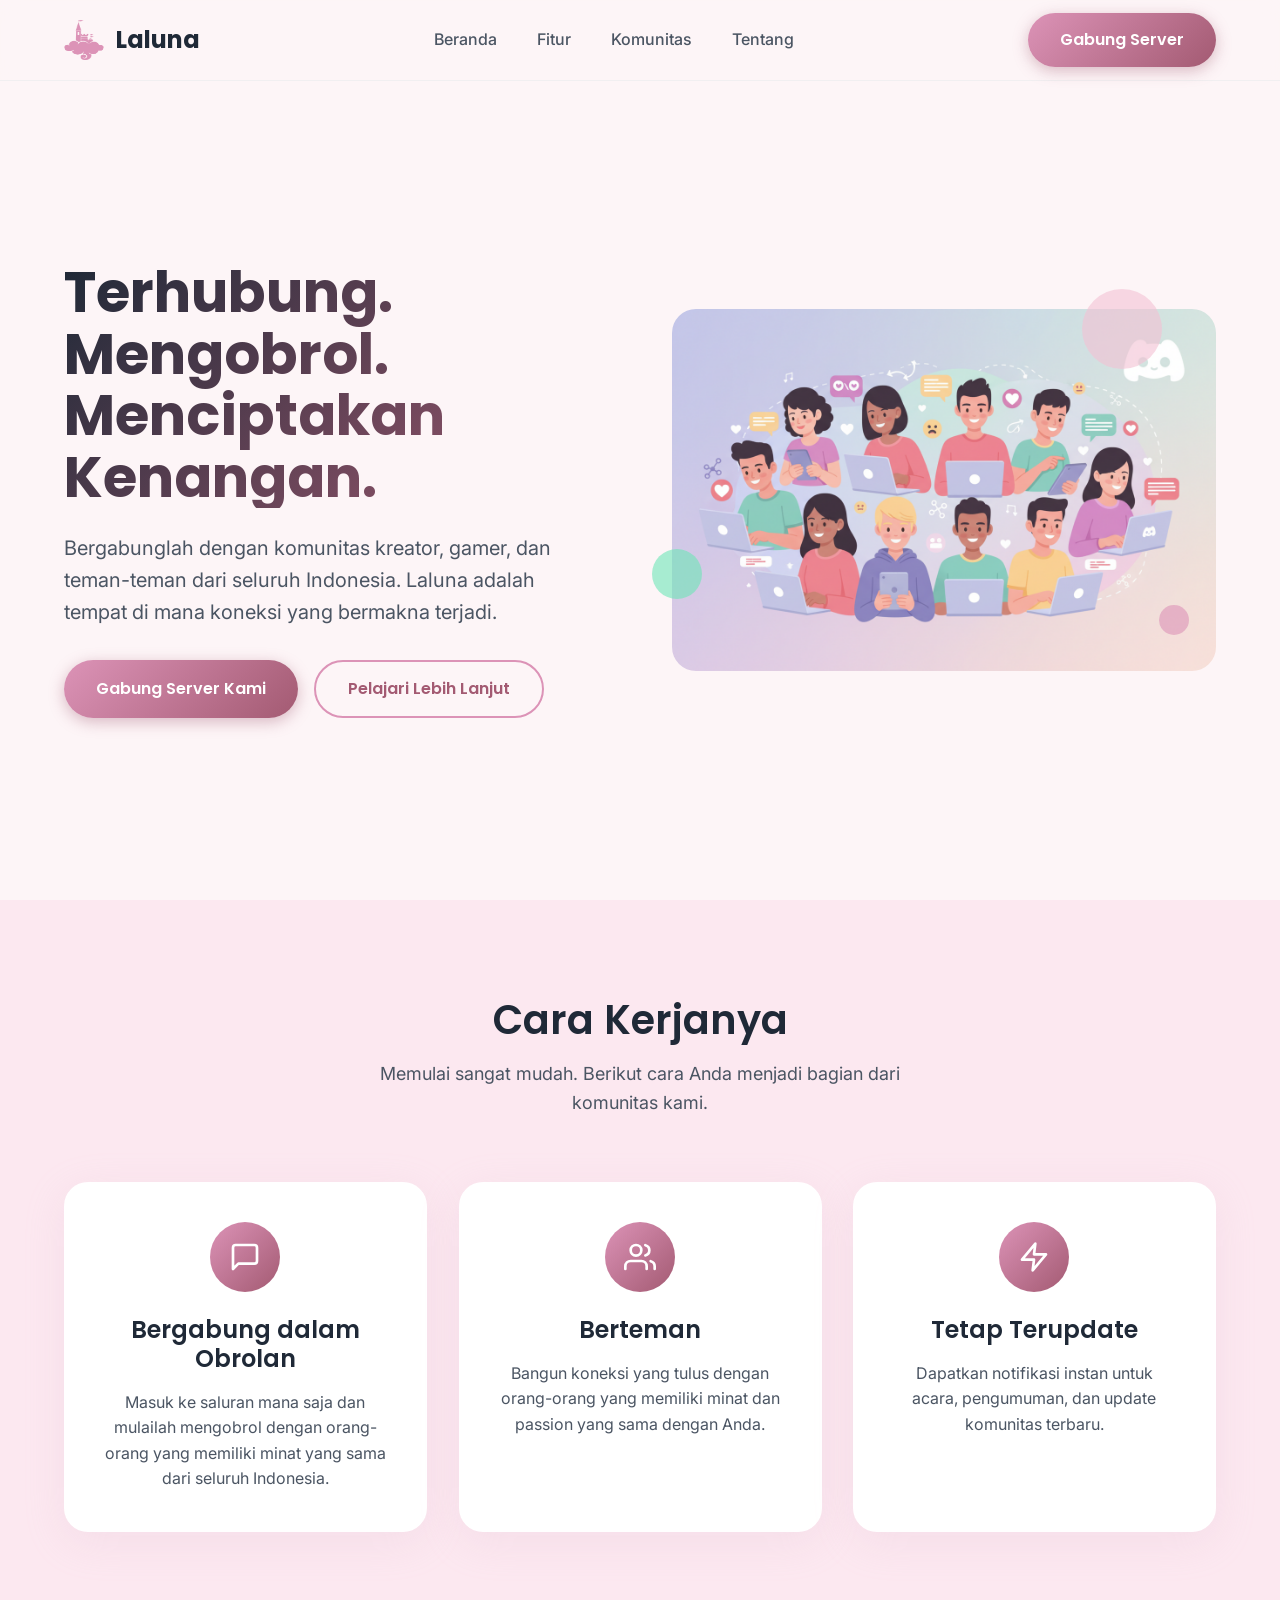
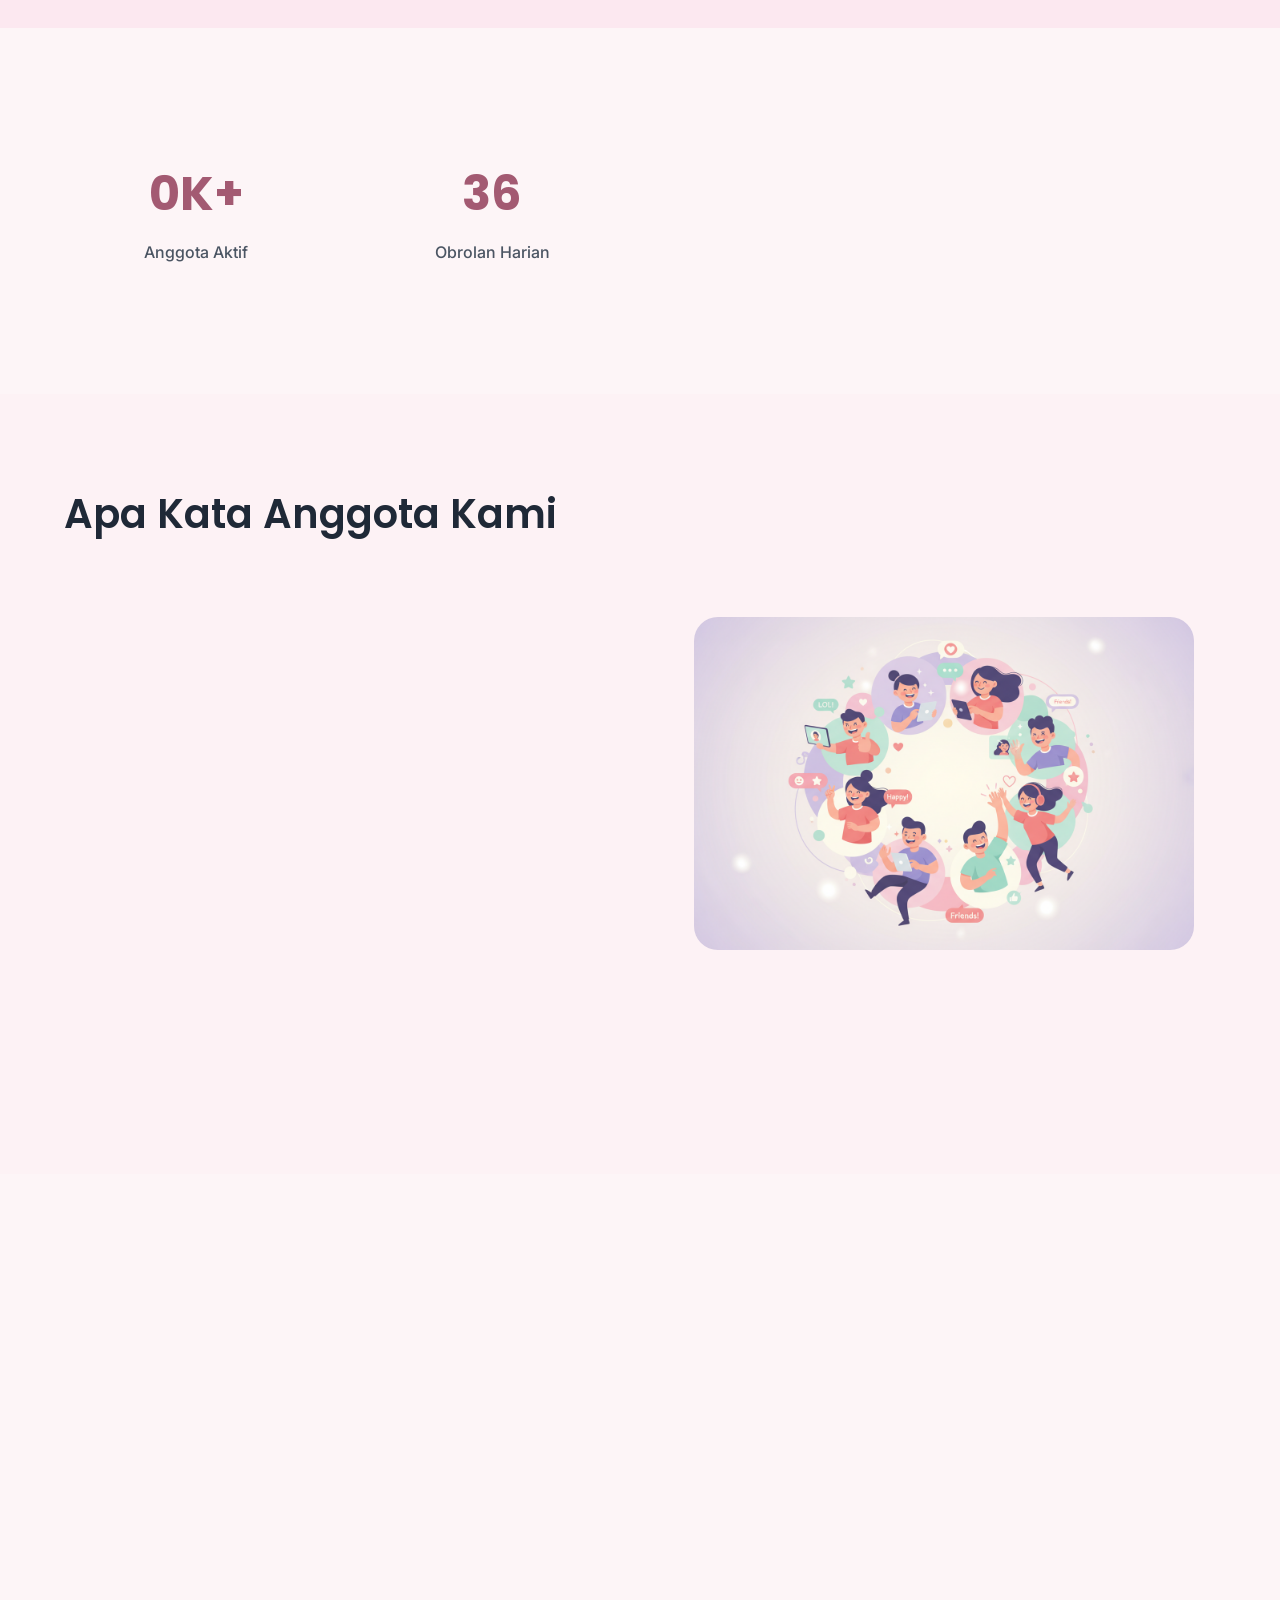
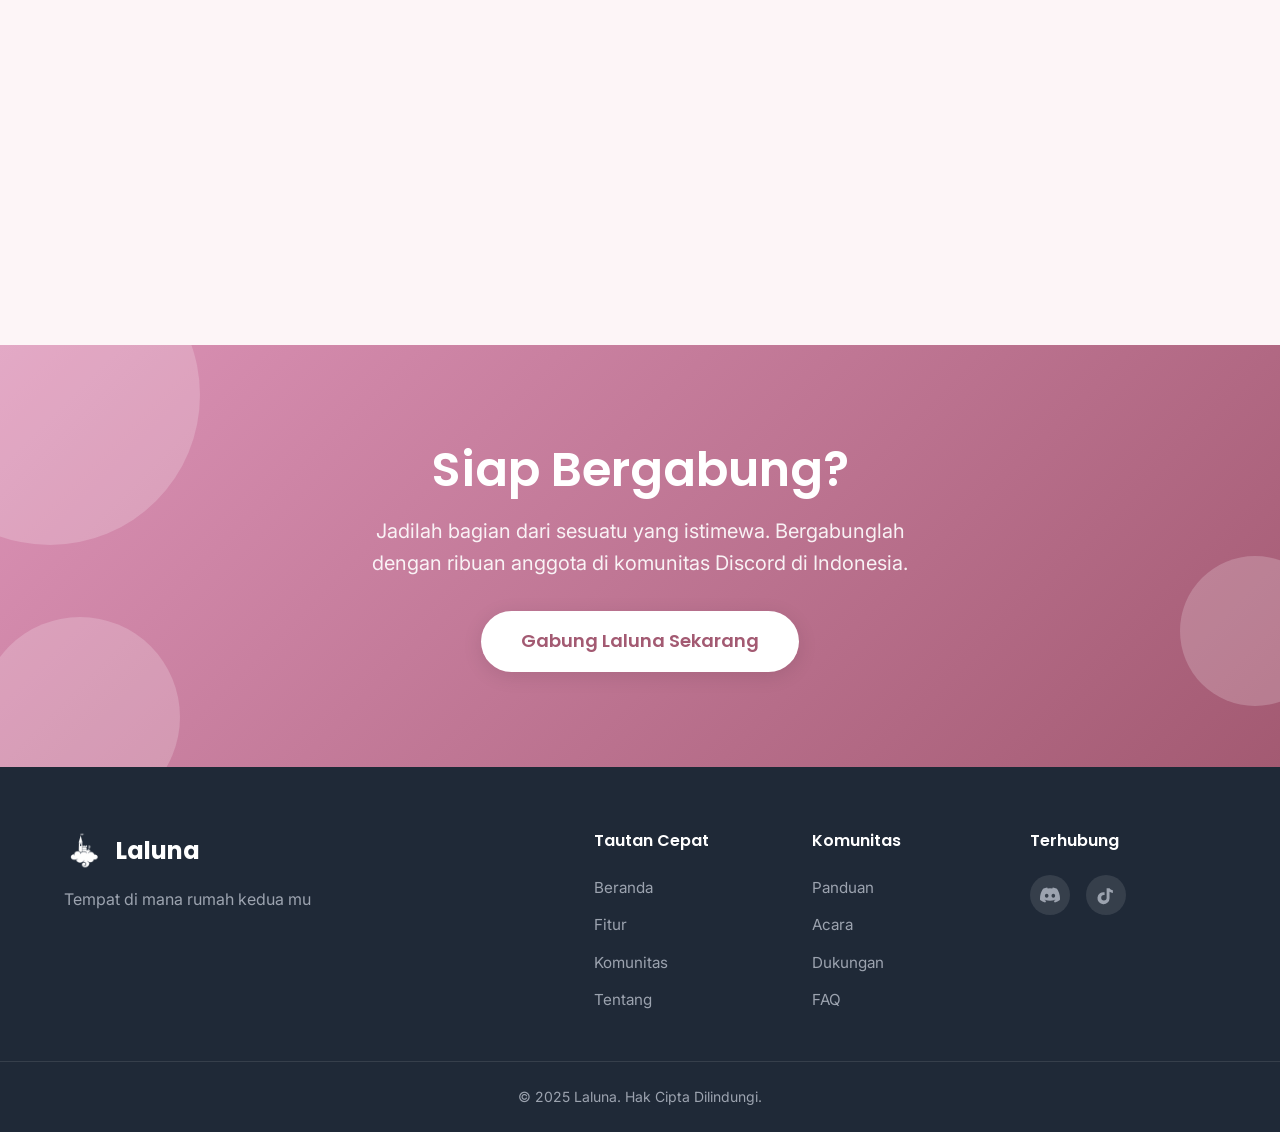
==== index.html @ 3192e4f7 "uji-coba" ====
<!DOCTYPE html>
<html lang="id">
<head>
    <meta charset="UTF-8">
    <link rel="icon" type="image/Logo.png" href="image/apex.png">
    <meta name="viewport" content="width=device-width, initial-scale=1.0">
    <title>Laluna Castle - Terhubung. Mengobrol. Menciptakan Kenangan.</title>
    <link rel="preconnect" href="https://fonts.googleapis.com">
    <link rel="preconnect" href="https://fonts.gstatic.com" crossorigin>
    <link href="https://fonts.googleapis.com/css2?family=Inter:wght@400;500;600&family=Poppins:wght@600;700&display=swap" rel="stylesheet">
    <link rel="stylesheet" href="styles.css">
</head>
<body>
    <!-- Navigation -->
    <nav class="navbar" id="navbar">
        <div class="container nav-container">
            <a href="#" class="logo">
                <img src="images/Logo.png" class="logo-icon" alt="Logo">
                <span class="logo-text">Laluna</span>
            </a>
            
            <ul class="nav-links" id="navLinks">
                <li><a href="#home" class="nav-link">Beranda</a></li>
                <li><a href="#features" class="nav-link">Fitur</a></li>
                <li><a href="#community" class="nav-link">Komunitas</a></li>
                <li><a href="#about" class="nav-link">Tentang</a></li>
            </ul>
            
            <a href="#join" class="btn btn-primary nav-cta">Gabung Server</a>
            
            <button class="hamburger" id="hamburger" aria-label="Toggle menu">
                <span></span>
                <span></span>
                <span></span>
            </button>
        </div>
    </nav>

    <!-- Hero Section -->
    <section class="hero" id="home">
        <div class="container hero-container">
            <div class="hero-content">
                <h1 class="hero-title">Terhubung. Mengobrol. Menciptakan Kenangan.</h1>
                <p class="hero-subtitle">Bergabunglah dengan komunitas kreator, gamer, dan teman-teman dari seluruh Indonesia. Laluna adalah tempat di mana koneksi yang bermakna terjadi.</p>
                <div class="hero-buttons">
                    <a href="#join" class="btn btn-primary">Gabung Server Kami</a>
                    <a href="#features" class="btn btn-secondary">Pelajari Lebih Lanjut</a>
                </div>
            </div>
            <div class="hero-image">
                <img src="images/hero-illustration.png" alt="Ilustrasi komunitas Discord" class="hero-img">
                <div class="floating-shape shape-1"></div>
                <div class="floating-shape shape-2"></div>
                <div class="floating-shape shape-3"></div>
            </div>
        </div>
    </section>

    <!-- Features Section -->
    <section class="features" id="features">
        <div class="container">
            <div class="section-header">
                <h2 class="section-title">Cara Kerjanya</h2>
                <p class="section-subtitle">Memulai sangat mudah. Berikut cara Anda menjadi bagian dari komunitas kami.</p>
            </div>
            
            <div class="features-grid">
                <div class="feature-card">
                    <div class="feature-icon">
                        <svg xmlns="http://www.w3.org/2000/svg" width="32" height="32" viewBox="0 0 24 24" fill="none" stroke="currentColor" stroke-width="2" stroke-linecap="round" stroke-linejoin="round"><path d="M21 15a2 2 0 0 1-2 2H7l-4 4V5a2 2 0 0 1 2-2h14a2 2 0 0 1 2 2z"/></svg>
                    </div>
                    <h3 class="feature-title">Bergabung dalam Obrolan</h3>
                    <p class="feature-description">Masuk ke saluran mana saja dan mulailah mengobrol dengan orang-orang yang memiliki minat yang sama dari seluruh Indonesia.</p>
                </div>
                
                <div class="feature-card">
                    <div class="feature-icon">
                        <svg xmlns="http://www.w3.org/2000/svg" width="32" height="32" viewBox="0 0 24 24" fill="none" stroke="currentColor" stroke-width="2" stroke-linecap="round" stroke-linejoin="round"><path d="M17 21v-2a4 4 0 0 0-4-4H5a4 4 0 0 0-4 4v2"/><circle cx="9" cy="7" r="4"/><path d="M23 21v-2a4 4 0 0 0-3-3.87"/><path d="M16 3.13a4 4 0 0 1 0 7.75"/></svg>
                    </div>
                    <h3 class="feature-title">Berteman</h3>
                    <p class="feature-description">Bangun koneksi yang tulus dengan orang-orang yang memiliki minat dan passion yang sama dengan Anda.</p>
                </div>
                
                <div class="feature-card">
                    <div class="feature-icon">
                        <svg xmlns="http://www.w3.org/2000/svg" width="32" height="32" viewBox="0 0 24 24" fill="none" stroke="currentColor" stroke-width="2" stroke-linecap="round" stroke-linejoin="round"><polygon points="13 2 3 14 12 14 11 22 21 10 12 10 13 2"/></svg>
                    </div>
                    <h3 class="feature-title">Tetap Terupdate</h3>
                    <p class="feature-description">Dapatkan notifikasi instan untuk acara, pengumuman, dan update komunitas terbaru.</p>
                </div>
            </div>
        </div>
    </section>

    <!-- Stats Section -->
    <section class="stats" id="community">
        <div class="container">
            <div class="stats-grid">
                <div class="stat-item">
                    <div class="stat-number" data-target="1000">0</div>
                    <div class="stat-label">Anggota Aktif</div>
                </div>
                <div class="stat-item">
                    <div class="stat-number" data-target="100">0</div>
                    <div class="stat-label">Obrolan Harian</div>
                </div>
                <div class="stat-item">
                    <div class="stat-number" data-target="24">0</div>
                    <div class="stat-label">Jam Aktif</div>
                </div>
                <div class="stat-item">
                    <div class="stat-number" data-target="38">0</div>
                    <div class="stat-label">Provinsi</div>
                </div>
            </div>
        </div>
    </section>

    <!-- Testimonials Section -->
    <section class="testimonials" id="about">
        <div class="container testimonials-container">
            <div class="testimonials-content">
                <h2 class="section-title">Apa Kata Anggota Kami</h2>
                
                <div class="testimonial-cards">
                    <div class="testimonial-card">
                        <div class="quote-icon">"</div>
                        <p class="testimonial-text">Laluna mengubah cara saya berinteraksi dengan orang lain. Saya telah berteman dengan banyak orang dari berbagai daerah di Indonesia yang memiliki passion yang sama dalam gaming.</p>
                        <div class="testimonial-author">
                            <div class="author-avatar">AR</div>
                            <div class="author-info">
                                <div class="author-name">Alya Rahma</div>
                                <div class="author-role">Anggota sejak 2023</div>
                            </div>
                        </div>
                    </div>
                    
                    <div class="testimonial-card">
                        <div class="quote-icon">"</div>
                        <p class="testimonial-text">One of the best servers to kill time, and some of its members are friendly.</p>
                        <div class="testimonial-author">
                            <div class="author-avatar">join</div>
                            <div class="author-info">
                                <div class="author-name">Jejo</div>
                                <div class="author-role">Anggota sejak 2025</div>
                            </div>
                        </div>
                    </div>
                </div>
            </div>
            
            <div class="testimonials-image">
                <img src="images/testimonials-illustration.png" alt="Anggota komunitas yang bahagia" class="testimonials-img">
            </div>
        </div>
    </section>

    <!-- Who's It For Section -->
    <section class="whos-it-for">
        <div class="container">
            <div class="section-header">
                <h2 class="section-title">Untuk Siapa Ini?</h2>
                <p class="section-subtitle">Semua orang dipersilakan bergabung di komunitas kami. Berikut siapa saja yang akan Anda temui di sini.</p>
            </div>
            
            <div class="audience-grid">
                <div class="audience-card">
                    <div class="audience-image">
                        <img src="images/gamers.png" alt="Gamer" class="audience-img">
                    </div>
                    <h3 class="audience-title">Gamer</h3>
                    <p class="audience-description">Temukan tim dan bermain bersama</p>
                </div>
                
                <div class="audience-card">
                    <div class="audience-image">
                        <img src="images/creators.png" alt="Kreator" class="audience-img">
                    </div>
                    <h3 class="audience-title">Kreator</h3>
                    <p class="audience-description">Bagikan karya Anda dan dapatkan inspirasi</p>
                </div>
                
                <div class="audience-card">
                    <div class="audience-image">
                        <img src="images/everyone.png" alt="Semua Orang" class="audience-img">
                    </div>
                    <h3 class="audience-title">Semua Orang</h3>
                    <p class="audience-description">Semua dipersilakan bergabung dan bersenang-senang</p>
                </div>
            </div>
        </div>
    </section>

    <!-- CTA Section -->
    <section class="cta" id="join">
        <div class="container cta-container">
            <h2 class="cta-title">Siap Bergabung?</h2>
            <p class="cta-subtitle">Jadilah bagian dari sesuatu yang istimewa. Bergabunglah dengan ribuan anggota di komunitas Discord di Indonesia.</p>
            <a href="https://discord.gg/6CaZuSC7ub" class="btn btn-cta">Gabung Laluna Sekarang</a>
        </div>
        <div class="cta-shapes">
            <div class="cta-shape shape-1"></div>
            <div class="cta-shape shape-2"></div>
            <div class="cta-shape shape-3"></div>
        </div>
    </section>

    <!-- Footer -->
    <footer class="footer">
        <div class="container footer-container">
            <div class="footer-brand">
                <a href="#" class="footer-logo">
                    <img src="images/White.png" class="logo-icon" alt="Logo">
                    <span class="logo-text">Laluna</span>
                </a>
                <p class="footer-tagline">Tempat di mana rumah kedua mu</p>
            </div>
            
            <div class="footer-links">
                <div class="footer-column">
                    <h4 class="footer-column-title">Tautan Cepat</h4>
                    <ul>
                        <li><a href="#home">Beranda</a></li>
                        <li><a href="#features">Fitur</a></li>
                        <li><a href="#community">Komunitas</a></li>
                        <li><a href="#about">Tentang</a></li>
                    </ul>
                </div>
                
                <div class="footer-column">
                    <h4 class="footer-column-title">Komunitas</h4>
                    <ul>
                        <li><a href="#">Panduan</a></li>
                        <li><a href="#">Acara</a></li>
                        <li><a href="#">Dukungan</a></li>
                        <li><a href="#">FAQ</a></li>
                    </ul>
                </div>
                
                <div class="footer-column">
                    <h4 class="footer-column-title">Terhubung</h4>
                    <div class="social-links">
                        <a href="https://discord.gg/6CaZuSC7ub" class="social-link" aria-label="Discord">
                            <svg xmlns="http://www.w3.org/2000/svg" width="20" height="20" viewBox="0 0 24 24" fill="currentColor"><path d="M20.317 4.37a19.791 19.791 0 0 0-4.885-1.515.074.074 0 0 0-.079.037c-.21.375-.444.864-.608 1.25a18.27 18.27 0 0 0-5.487 0 12.64 12.64 0 0 0-.617-1.25.077.077 0 0 0-.079-.037A19.736 19.736 0 0 0 3.677 4.37a.07.07 0 0 0-.032.027C.533 9.046-.32 13.58.099 18.057a.082.082 0 0 0 .031.057 19.9 19.9 0 0 0 5.993 3.03.078.078 0 0 0 .084-.028 14.09 14.09 0 0 0 1.226-1.994.076.076 0 0 0-.041-.106 13.107 13.107 0 0 1-1.872-.892.077.077 0 0 1-.008-.128 10.2 10.2 0 0 0 .372-.292.074.074 0 0 1 .077-.01c3.928 1.793 8.18 1.793 12.062 0a.074.074 0 0 1 .078.01c.12.098.246.198.373.292a.077.077 0 0 1-.006.127 12.299 12.299 0 0 1-1.873.892.077.077 0 0 0-.041.107c.36.698.772 1.362 1.225 1.993a.076.076 0 0 0 .084.028 19.839 19.839 0 0 0 6.002-3.03.077.077 0 0 0 .032-.054c.5-5.177-.838-9.674-3.549-13.66a.061.061 0 0 0-.031-.03zM8.02 15.33c-1.183 0-2.157-1.085-2.157-2.419 0-1.333.956-2.419 2.157-2.419 1.21 0 2.176 1.096 2.157 2.42 0 1.333-.956 2.418-2.157 2.418zm7.975 0c-1.183 0-2.157-1.085-2.157-2.419 0-1.333.955-2.419 2.157-2.419 1.21 0 2.176 1.096 2.157 2.42 0 1.333-.946 2.418-2.157 2.418z"/></svg>
                        </a>
                        <a href="https://www.tiktok.com/@lalunaxcastle" class="social-link" aria-label="Tiktok">
                            <svg xmlns="http://www.w3.org/2000/svg" width="20" height="20" fill="currentColor" viewBox="0 0 24 24">
                                <path d="M12.75 2v13.25a3.25 3.25 0 1 1-3.25-3.25c.29 0 .57.04.83.11V8.69a7.25 7.25 0 1 0 5.92 7.11V8.24c1.15.82 2.53 1.3 4 1.31V6.29c-1.71-.05-3.23-.93-4-2.29H12.75z"/>
                            </svg>
                        </a>
                    </div>
                </div>
            </div>
        </div>
        
        <div class="footer-bottom">
            <div class="container">
                <p class="copyright">&copy; 2025 Laluna. Hak Cipta Dilindungi.</p>
            </div>
        </div>
    </footer>

    <script src="script.js"></script>
</body>
</html>
---- styles.css ----
/* ===== CSS Variables ===== */
:root {
    /* Primary Colors - Pink Theme */
    --color-primary: #dc93b7 ;
    --color-primary-dark: #a35a72 ;
    --color-secondary: #f4c2d4;
    --color-accent: #6EE7B7;
    
    /* Background Colors */
    --bg-cream: #FDF5F7;
    --bg-pink-light: #FCE8F0;
    --bg-mint: #ECFDF5;
    --bg-rose: #FDF2F5;
    
    /* Text Colors */
    --text-dark: #1F2937;
    --text-body: #4B5563;
    --text-light: #9CA3AF;
    
    /* UI Colors */
    --white: #FFFFFF;
    --border-light: #E5E7EB;
    --shadow-color: rgba(221, 178, 203, 0.2);
    
    /* Typography */
    --font-heading: 'Poppins', sans-serif;
    --font-body: 'Inter', sans-serif;
    
    /* Spacing */
    --section-padding: 6rem;
    --section-padding-mobile: 3rem;
    --container-max-width: 1200px;
    --container-padding: 1.5rem;
    
    /* Transitions */
    --transition-fast: 0.2s ease;
    --transition-normal: 0.3s ease;
    --transition-slow: 0.5s ease;
    
    /* Border Radius */
    --radius-sm: 0.5rem;
    --radius-md: 1rem;
    --radius-lg: 1.5rem;
    --radius-full: 9999px;
}

/* ===== Reset & Base ===== */
*, *::before, *::after {
    margin: 0;
    padding: 0;
    box-sizing: border-box;
}

html {
    scroll-behavior: smooth;
}

body {
    font-family: var(--font-body);
    font-size: 16px;
    line-height: 1.6;
    color: var(--text-body);
    background-color: var(--bg-cream);
    overflow-x: hidden;
}

h1, h2, h3, h4, h5, h6 {
    font-family: var(--font-heading);
    font-weight: 600;
    color: var(--text-dark);
    line-height: 1.2;
}

a {
    text-decoration: none;
    color: inherit;
    transition: var(--transition-normal);
}

ul {
    list-style: none;
}

img {
    max-width: 100%;
    height: auto;
    display: block;
}

/* ===== Container ===== */
.container {
    max-width: var(--container-max-width);
    margin: 0 auto;
    padding: 0 var(--container-padding);
}

/* ===== Buttons ===== */
.btn {
    display: inline-flex;
    align-items: center;
    justify-content: center;
    padding: 0.875rem 2rem;
    font-family: var(--font-heading);
    font-weight: 600;
    font-size: 1rem;
    border-radius: var(--radius-full);
    cursor: pointer;
    transition: var(--transition-normal);
    border: none;
    will-change: transform;
}

.btn-primary {
    background: linear-gradient(135deg, var(--color-primary) 0%, var(--color-primary-dark) 100%);
    color: var(--white);
    box-shadow: 0 4px 15px rgba(163, 90, 114, 0.4);
}

.btn-primary:hover {
    transform: translateY(-2px) scale(1.02);
    box-shadow: 0 6px 20px rgba(163, 90, 114, 0.5);
}

.btn-secondary {
    background: transparent;
    color: var(--color-primary-dark);
    border: 2px solid var(--color-primary);
}

.btn-secondary:hover {
    background: var(--color-primary);
    color: var(--white);
    transform: translateY(-2px);
}

.btn-cta {
    background: var(--white);
    color: var(--color-primary-dark);
    font-size: 1.125rem;
    padding: 1rem 2.5rem;
    box-shadow: 0 4px 20px rgba(0, 0, 0, 0.1);
    animation: pulse 2s infinite;
}

.btn-cta:hover {
    transform: translateY(-3px) scale(1.05);
    box-shadow: 0 8px 30px rgba(0, 0, 0, 0.15);
}

@keyframes pulse {
    0%, 100% {
        box-shadow: 0 4px 20px rgba(0, 0, 0, 0.1);
    }
    50% {
        box-shadow: 0 4px 30px rgba(255, 255, 255, 0.3);
    }
}

/* ===== Navigation ===== */
.navbar {
    position: fixed;
    top: 0;
    left: 0;
    right: 0;
    z-index: 1000;
    background: rgba(253, 245, 247, 0.9);
    backdrop-filter: blur(10px);
    -webkit-backdrop-filter: blur(10px);
    border-bottom: 1px solid rgba(229, 231, 235, 0.5);
    transition: var(--transition-normal);
}

.navbar.scrolled {
    background: rgba(253, 245, 247, 0.98);
    box-shadow: 0 2px 20px rgba(0, 0, 0, 0.05);
}

.nav-container {
    display: flex;
    align-items: center;
    justify-content: space-between;
    height: 80px;
}

.logo {
    display: flex;
    align-items: center;
    gap: 0.75rem;
    font-family: var(--font-heading);
    font-weight: 700;
    font-size: 1.5rem;
    color: var(--text-dark);
}

.logo-icon {
    width: 40px;
    height: 40px;
    /* background: linear-gradient(135deg, var(--color-primary) 0%, var(--color-primary-dark) 100%);
    color: var(--white); */
    border-radius: var(--radius-md);
    display: flex;
    align-items: center;
    justify-content: center;
    font-size: 1.25rem;
}

.logo:hover {
    transform: scale(1.02);
}

.nav-links {
    display: flex;
    align-items: center;
    gap: 2.5rem;
}

.nav-link {
    font-weight: 500;
    color: var(--text-body);
    position: relative;
}

.nav-link::after {
    content: '';
    position: absolute;
    bottom: -4px;
    left: 0;
    width: 0;
    height: 2px;
    background: var(--color-primary);
    transition: var(--transition-normal);
}

.nav-link:hover {
    color: var(--color-primary-dark);
}

.nav-link:hover::after {
    width: 100%;
}

.hamburger {
    display: none;
    flex-direction: column;
    gap: 5px;
    background: none;
    border: none;
    cursor: pointer;
    padding: 5px;
}

.hamburger span {
    display: block;
    width: 25px;
    height: 3px;
    background: var(--text-dark);
    border-radius: 3px;
    transition: var(--transition-normal);
}

.hamburger.active span:nth-child(1) {
    transform: rotate(45deg) translate(5px, 5px);
}

.hamburger.active span:nth-child(2) {
    opacity: 0;
}

.hamburger.active span:nth-child(3) {
    transform: rotate(-45deg) translate(7px, -6px);
}

/* ===== Hero Section ===== */
.hero {
    min-height: 100vh;
    display: flex;
    align-items: center;
    padding-top: 80px;
    background: var(--bg-cream);
    position: relative;
    overflow: hidden;
}

.hero-container {
    display: grid;
    grid-template-columns: 1fr 1fr;
    gap: 4rem;
    align-items: center;
}

.hero-content {
    animation: fadeInUp 0.8s ease forwards;
    opacity: 0;
}

.hero-title {
    font-size: 3.5rem;
    font-weight: 700;
    margin-bottom: 1.5rem;
    line-height: 1.1;
    background: linear-gradient(135deg, var(--text-dark) 0%, var(--color-primary-dark) 100%);
    -webkit-background-clip: text;
    -webkit-text-fill-color: transparent;
    background-clip: text;
}

.hero-subtitle {
    font-size: 1.25rem;
    color: var(--text-body);
    margin-bottom: 2rem;
    max-width: 500px;
    animation: fadeInUp 0.8s ease 0.2s forwards;
    opacity: 0;
}

.hero-buttons {
    display: flex;
    gap: 1rem;
    animation: fadeInUp 0.8s ease 0.4s forwards;
    opacity: 0;
}

.hero-image {
    position: relative;
    animation: fadeInRight 0.8s ease 0.3s forwards, float 6s ease-in-out infinite;
    opacity: 0;
}

.hero-img {
    width: 100%;
    max-width: 600px;
    border-radius: var(--radius-lg);
}

.floating-shape {
    position: absolute;
    border-radius: 50%;
    opacity: 0.6;
}

.shape-1 {
    width: 80px;
    height: 80px;
    background: var(--color-secondary);
    top: -20px;
    right: 10%;
    animation: float 4s ease-in-out infinite;
}

.shape-2 {
    width: 50px;
    height: 50px;
    background: var(--color-accent);
    bottom: 20%;
    left: -20px;
    animation: float 5s ease-in-out infinite 1s;
}

.shape-3 {
    width: 30px;
    height: 30px;
    background: var(--color-primary);
    bottom: 10%;
    right: 5%;
    animation: float 3s ease-in-out infinite 0.5s;
}

@keyframes fadeInUp {
    from {
        opacity: 0;
        transform: translateY(30px);
    }
    to {
        opacity: 1;
        transform: translateY(0);
    }
}

@keyframes fadeInRight {
    from {
        opacity: 0;
        transform: translateX(30px);
    }
    to {
        opacity: 1;
        transform: translateX(0);
    }
}

@keyframes float {
    0%, 100% {
        transform: translateY(0);
    }
    50% {
        transform: translateY(-15px);
    }
}

/* ===== Features Section ===== */
.features {
    padding: var(--section-padding) 0;
    background: var(--bg-pink-light);
}

.section-header {
    text-align: center;
    margin-bottom: 4rem;
}

.section-title {
    font-size: 2.5rem;
    margin-bottom: 1rem;
    color: var(--text-dark);
}

.section-subtitle {
    font-size: 1.125rem;
    color: var(--text-body);
    max-width: 600px;
    margin: 0 auto;
}

.features-grid {
    display: grid;
    grid-template-columns: repeat(3, 1fr);
    gap: 2rem;
}

.feature-card {
    background: var(--white);
    padding: 2.5rem;
    border-radius: var(--radius-lg);
    text-align: center;
    box-shadow: 0 10px 40px var(--shadow-color);
    transition: var(--transition-normal);
    will-change: transform;
}

.feature-card:hover {
    transform: translateY(-8px);
    box-shadow: 0 20px 50px rgba(221, 178, 203, 0.25);
}

.feature-icon {
    width: 70px;
    height: 70px;
    background: linear-gradient(135deg, var(--color-primary) 0%, var(--color-primary-dark) 100%);
    border-radius: var(--radius-full);
    display: flex;
    align-items: center;
    justify-content: center;
    margin: 0 auto 1.5rem;
    color: var(--white);
    transition: var(--transition-normal);
}

.feature-card:hover .feature-icon {
    transform: scale(1.1);
    animation: bounce 0.5s ease;
}

@keyframes bounce {
    0%, 100% {
        transform: scale(1.1);
    }
    50% {
        transform: scale(1.2);
    }
}

.feature-title {
    font-size: 1.5rem;
    margin-bottom: 1rem;
    color: var(--text-dark);
}

.feature-description {
    color: var(--text-body);
    line-height: 1.6;
}

/* ===== Stats Section ===== */
.stats {
    padding: var(--section-padding) 0;
    background: var(--bg-cream);
}

.stats-grid {
    display: grid;
    grid-template-columns: repeat(4, 1fr);
    gap: 2rem;
    text-align: center;
}

.stat-item {
    padding: 2rem;
}

.stat-number {
    font-family: var(--font-heading);
    font-size: 3rem;
    font-weight: 700;
    color: var(--color-primary-dark);
    margin-bottom: 0.5rem;
}

.stat-label {
    font-size: 1rem;
    color: var(--text-body);
    font-weight: 500;
}

/* ===== Testimonials Section ===== */
.testimonials {
    padding: var(--section-padding) 0;
    background: var(--bg-rose);
}

.testimonials-container {
    display: grid;
    grid-template-columns: 1fr 1fr;
    gap: 4rem;
    align-items: center;
}

.testimonials-content .section-title {
    margin-bottom: 3rem;
}

.testimonial-cards {
    display: flex;
    flex-direction: column;
    gap: 2rem;
}

.testimonial-card {
    background: var(--white);
    padding: 2rem;
    border-radius: var(--radius-lg);
    box-shadow: 0 10px 40px rgba(244, 194, 212, 0.2);
    position: relative;
    transition: var(--transition-normal);
}

.testimonial-card:hover {
    transform: translateX(10px);
}

.quote-icon {
    font-family: Georgia, serif;
    font-size: 4rem;
    color: var(--color-secondary);
    line-height: 1;
    position: absolute;
    top: -10px;
    left: 1rem;
    opacity: 0.5;
}

.testimonial-text {
    font-size: 1.125rem;
    color: var(--text-body);
    margin-bottom: 1.5rem;
    line-height: 1.7;
    position: relative;
    z-index: 1;
}

.testimonial-author {
    display: flex;
    align-items: center;
    gap: 1rem;
}

.author-avatar {
    width: 50px;
    height: 50px;
    background: linear-gradient(135deg, var(--color-primary) 0%, var(--color-primary-dark) 100%);
    border-radius: var(--radius-full);
    display: flex;
    align-items: center;
    justify-content: center;
    color: var(--white);
    font-weight: 600;
    font-size: 0.875rem;
}

.author-name {
    font-weight: 600;
    color: var(--text-dark);
}

.author-role {
    font-size: 0.875rem;
    color: var(--text-light);
}

.testimonials-image {
    display: flex;
    justify-content: center;
    align-items: center;
    width: 100%;
}

.testimonials-img {
    max-width: 500px;
    width: 100%;
    display: block;
    margin: 0 auto;
    border-radius: var(--radius-lg);
}

/* ===== Who's It For Section ===== */
.whos-it-for {
    padding: var(--section-padding) 0;
    background: var(--bg-cream);
}

.audience-grid {
    display: grid;
    grid-template-columns: repeat(3, 1fr);
    gap: 2rem;
}

.audience-card {
    background: var(--white);
    border-radius: var(--radius-lg);
    overflow: hidden;
    box-shadow: 0 10px 40px var(--shadow-color);
    transition: var(--transition-normal);
    text-align: center;
    padding-bottom: 2rem;
}

.audience-card:hover {
    transform: translateY(-10px);
    box-shadow: 0 20px 50px rgba(221, 178, 203, 0.3);
}

.audience-image {
    width: 100%;
    height: 250px;
    overflow: hidden;
    margin-bottom: 1.5rem;
}

.audience-img {
    width: 100%;
    height: 100%;
    object-fit: cover;
    transition: var(--transition-normal);
}

.audience-card:hover .audience-img {
    transform: scale(1.05);
}

.audience-title {
    font-size: 1.5rem;
    margin-bottom: 0.5rem;
    color: var(--text-dark);
}

.audience-description {
    color: var(--text-body);
    font-size: 1rem;
}

/* ===== CTA Section ===== */
.cta {
    padding: var(--section-padding) 0;
    background: linear-gradient(135deg, var(--color-primary) 0%, var(--color-primary-dark) 100%);
    position: relative;
    overflow: hidden;
}

.cta-container {
    text-align: center;
    position: relative;
    z-index: 1;
}

.cta-title {
    font-size: 3rem;
    color: var(--white);
    margin-bottom: 1rem;
}

.cta-subtitle {
    font-size: 1.25rem;
    color: rgba(255, 255, 255, 0.9);
    max-width: 600px;
    margin: 0 auto 2rem;
}

.cta-shapes {
    position: absolute;
    top: 0;
    left: 0;
    right: 0;
    bottom: 0;
    pointer-events: none;
}

.cta-shape {
    position: absolute;
    border-radius: 50%;
    opacity: 0.2;
}

.cta-shape.shape-1 {
    width: 300px;
    height: 300px;
    background: var(--white);
    top: -100px;
    left: -100px;
    animation: float 8s ease-in-out infinite;
}

.cta-shape.shape-2 {
    width: 200px;
    height: 200px;
    background: var(--white);
    bottom: -50px;
    right: 10%;
    animation: float 6s ease-in-out infinite 2s;
}

.cta-shape.shape-3 {
    width: 150px;
    height: 150px;
    background: var(--white);
    top: 50%;
    right: -50px;
    animation: float 7s ease-in-out infinite 1s;
}

/* ===== Footer ===== */
.footer {
    background: var(--text-dark);
    color: var(--white);
    padding-top: 4rem;
}

.footer-container {
    display: grid;
    grid-template-columns: 1.5fr 2fr;
    gap: 4rem;
    padding-bottom: 3rem;
}

.footer-brand {
    display: flex;
    flex-direction: column;
    gap: 1rem;
}

.footer-logo {
    display: flex;
    align-items: center;
    gap: 0.75rem;
    font-family: var(--font-heading);
    font-weight: 700;
    font-size: 1.5rem;
    color: var(--white);
}

.footer-tagline {
    color: var(--text-light);
    font-size: 1rem;
}

.footer-links {
    display: grid;
    grid-template-columns: repeat(3, 1fr);
    gap: 2rem;
}

.footer-column-title {
    font-size: 1rem;
    color: var(--white);
    margin-bottom: 1.5rem;
    font-weight: 600;
}

.footer-column ul {
    display: flex;
    flex-direction: column;
    gap: 0.75rem;
}

.footer-column a {
    color: var(--text-light);
    font-size: 0.95rem;
    transition: var(--transition-normal);
}

.footer-column a:hover {
    color: var(--color-primary);
}

.social-links {
    display: flex;
    gap: 1rem;
}

.social-link {
    width: 40px;
    height: 40px;
    background: rgba(255, 255, 255, 0.1);
    border-radius: var(--radius-full);
    display: flex;
    align-items: center;
    justify-content: center;
    color: var(--white);
    transition: var(--transition-normal);
}

.social-link:hover {
    background: var(--color-primary);
    transform: translateY(-3px);
}

.footer-bottom {
    border-top: 1px solid rgba(255, 255, 255, 0.1);
    padding: 1.5rem 0;
    text-align: center;
}

.copyright {
    color: var(--text-light);
    font-size: 0.875rem;
}

/* ===== Scroll Reveal Animation ===== */
.reveal {
    opacity: 0;
    transform: translateY(30px);
    transition: opacity 0.6s ease, transform 0.6s ease;
}

.reveal.active {
    opacity: 1;
    transform: translateY(0);
}

/* ===== Responsive Design ===== */
@media (max-width: 1024px) {
    .hero-title {
        font-size: 2.8rem;
    }
    
    .section-title {
        font-size: 2rem;
    }
    
    .cta-title {
        font-size: 2.5rem;
    }
}

@media (max-width: 768px) {
    :root {
        --section-padding: 3rem;
    }
    
    /* Navigation */
    .nav-links {
        position: fixed;
        top: 80px;
        left: 0;
        right: 0;
        background: rgba(253, 245, 247, 0.98);
        flex-direction: column;
        padding: 2rem;
        gap: 1.5rem;
        transform: translateX(100%);
        transition: transform 0.3s ease;
        border-bottom: 1px solid var(--border-light);
    }
    
    .nav-links.active {
        transform: translateX(0);
    }
    
    .hamburger {
        display: flex;
    }
    
    .nav-cta {
        display: none;
    }
    
    /* Hero */
    .hero-container {
        grid-template-columns: 1fr;
        text-align: center;
        gap: 3rem;
    }
    
    .hero-title {
        font-size: 2.2rem;
    }
    
    .hero-subtitle {
        font-size: 1.1rem;
        margin: 0 auto 2rem;
    }
    
    .hero-buttons {
        justify-content: center;
        flex-wrap: wrap;
    }
    
    .hero-image {
        order: -1;
    }
    
    /* Features */
    .features-grid {
        grid-template-columns: 1fr;
    }
    
    /* Stats */
    .stats-grid {
        grid-template-columns: repeat(2, 1fr);
    }
    
    .stat-number {
        font-size: 2.5rem;
    }
    
    /* Testimonials */
    .testimonials-container {
        grid-template-columns: 1fr;
        gap: 3rem;
    }
    
    .testimonials-image {
        order: -1;
    }
    
    /* Audience */
    .audience-grid {
        grid-template-columns: 1fr;
    }
    
    .audience-image {
        height: 200px;
    }
    
    /* CTA */
    .cta-title {
        font-size: 2rem;
    }
    
    .cta-subtitle {
        font-size: 1rem;
    }
    
    /* Footer */
    .footer-container {
        grid-template-columns: 1fr;
        gap: 3rem;
    }
    
    .footer-links {
        grid-template-columns: repeat(2, 1fr);
    }
}

@media (max-width: 480px) {
    .hero-title {
        font-size: 1.8rem;
    }
    
    .section-title {
        font-size: 1.6rem;
    }
    
    .btn {
        padding: 0.75rem 1.5rem;
        font-size: 0.9rem;
    }
    
    .stats-grid {
        grid-template-columns: 1fr;
    }
    
    .footer-links {
        grid-template-columns: 1fr;
    }
    
    .feature-card {
        padding: 1.5rem;
    }
    
    .testimonial-card {
        padding: 1.5rem;
    }
}

/* ===== Reduced Motion ===== */
@media (prefers-reduced-motion: reduce) {
    *, *::before, *::after {
        animation-duration: 0.01ms !important;
        animation-iteration-count: 1 !important;
        transition-duration: 0.01ms !important;
    }
    
    html {
        scroll-behavior: auto;
    }
}
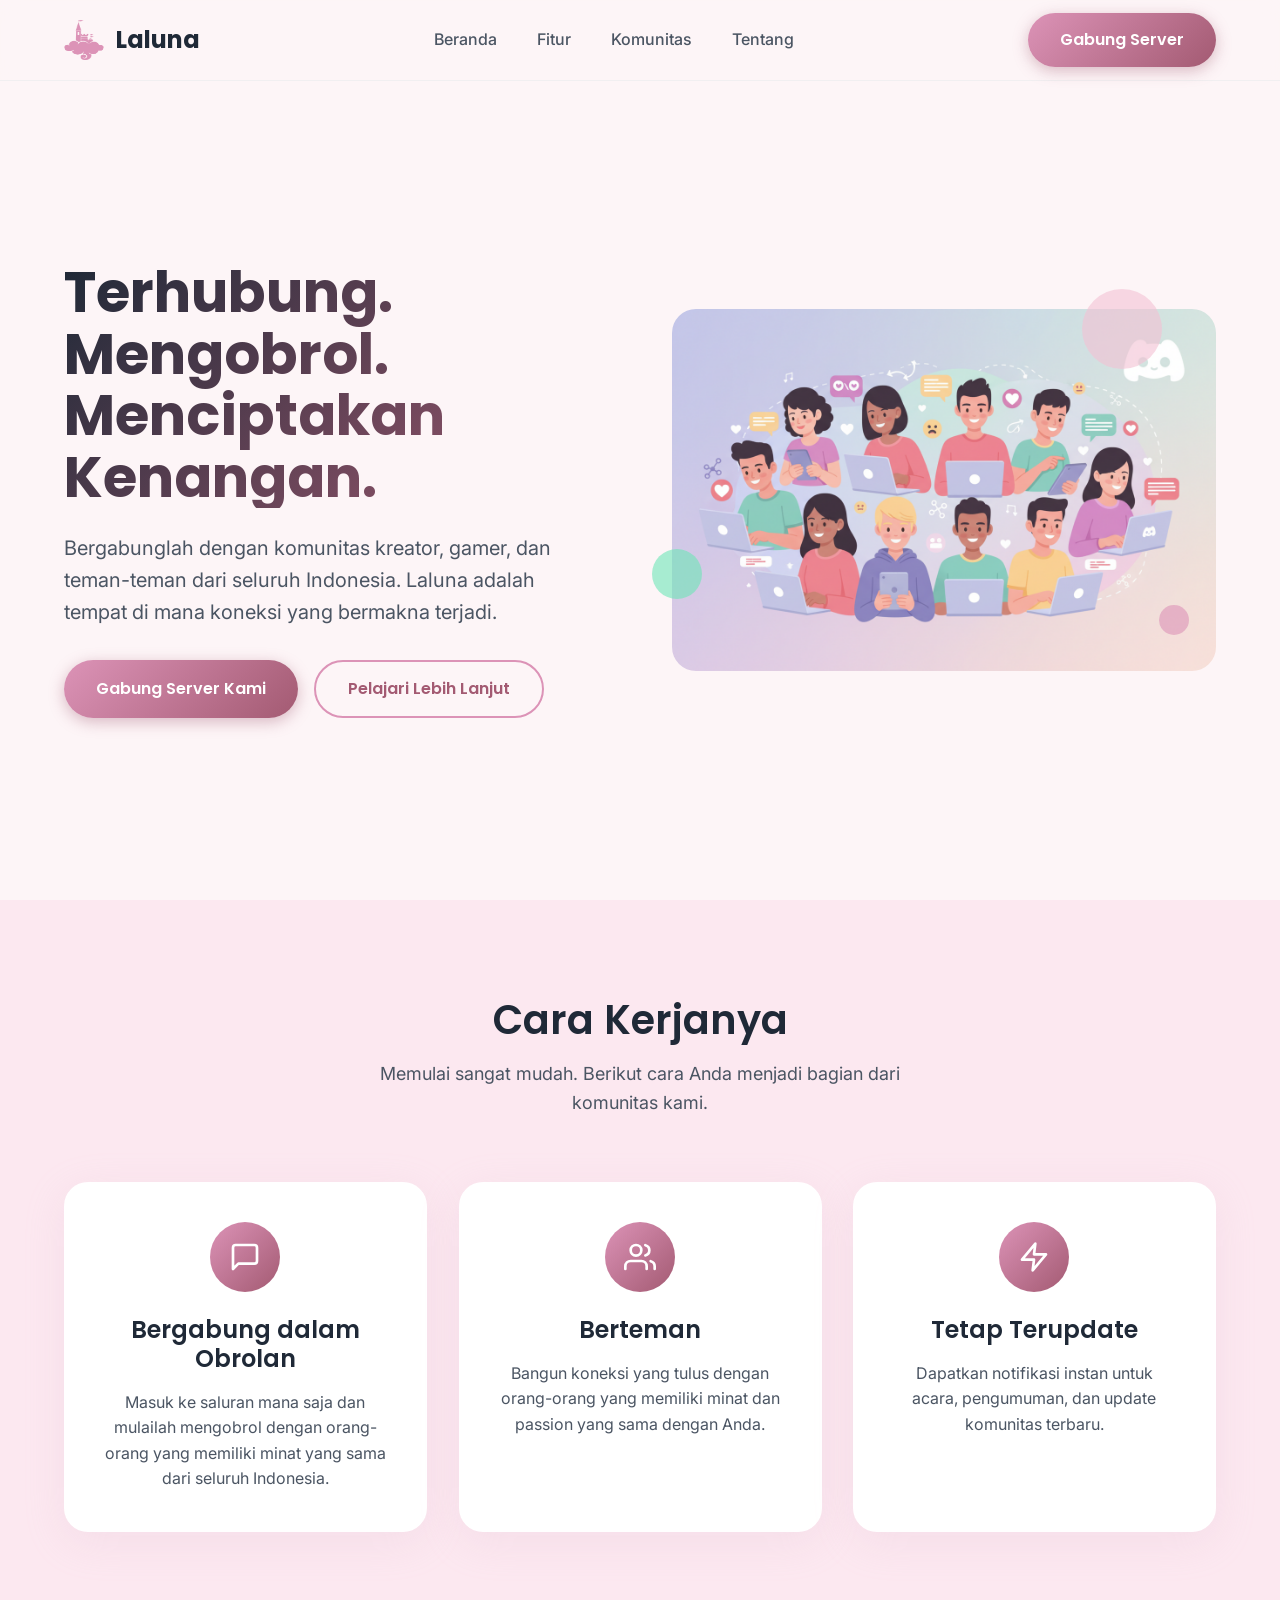
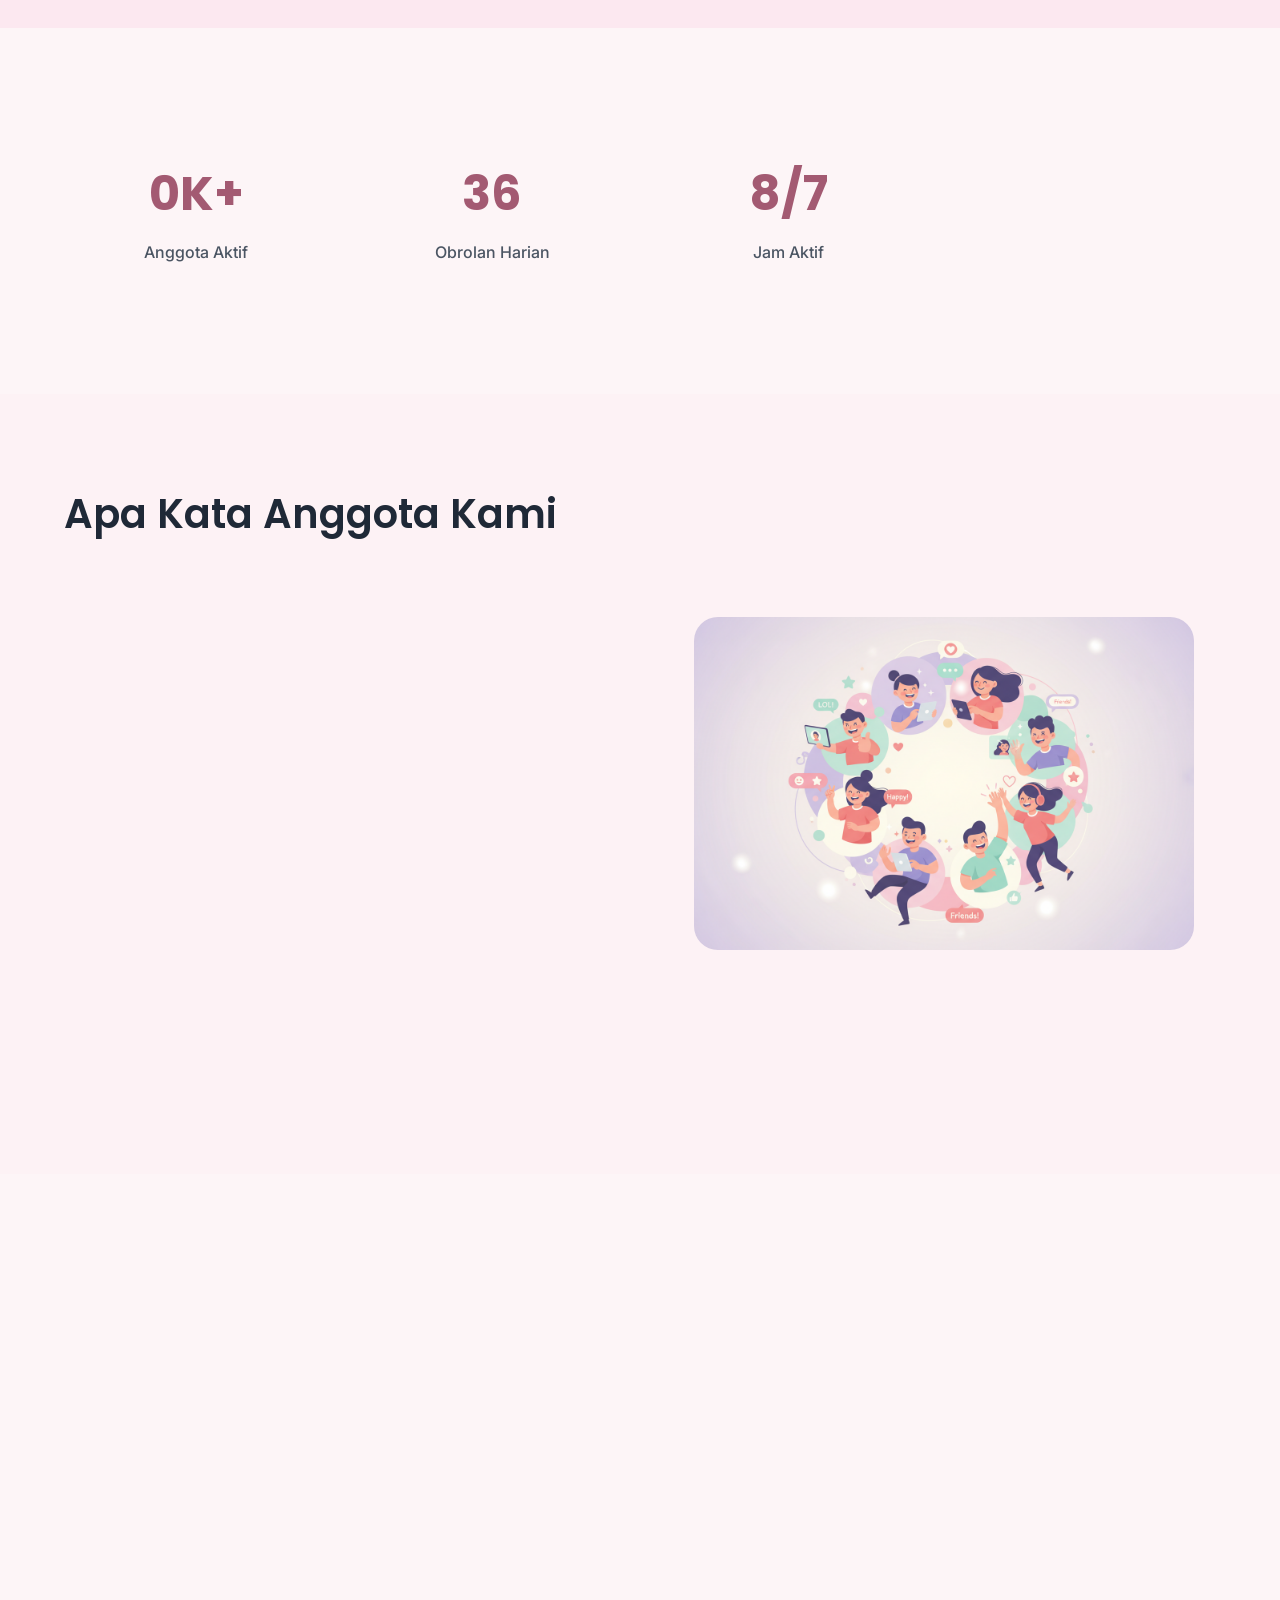
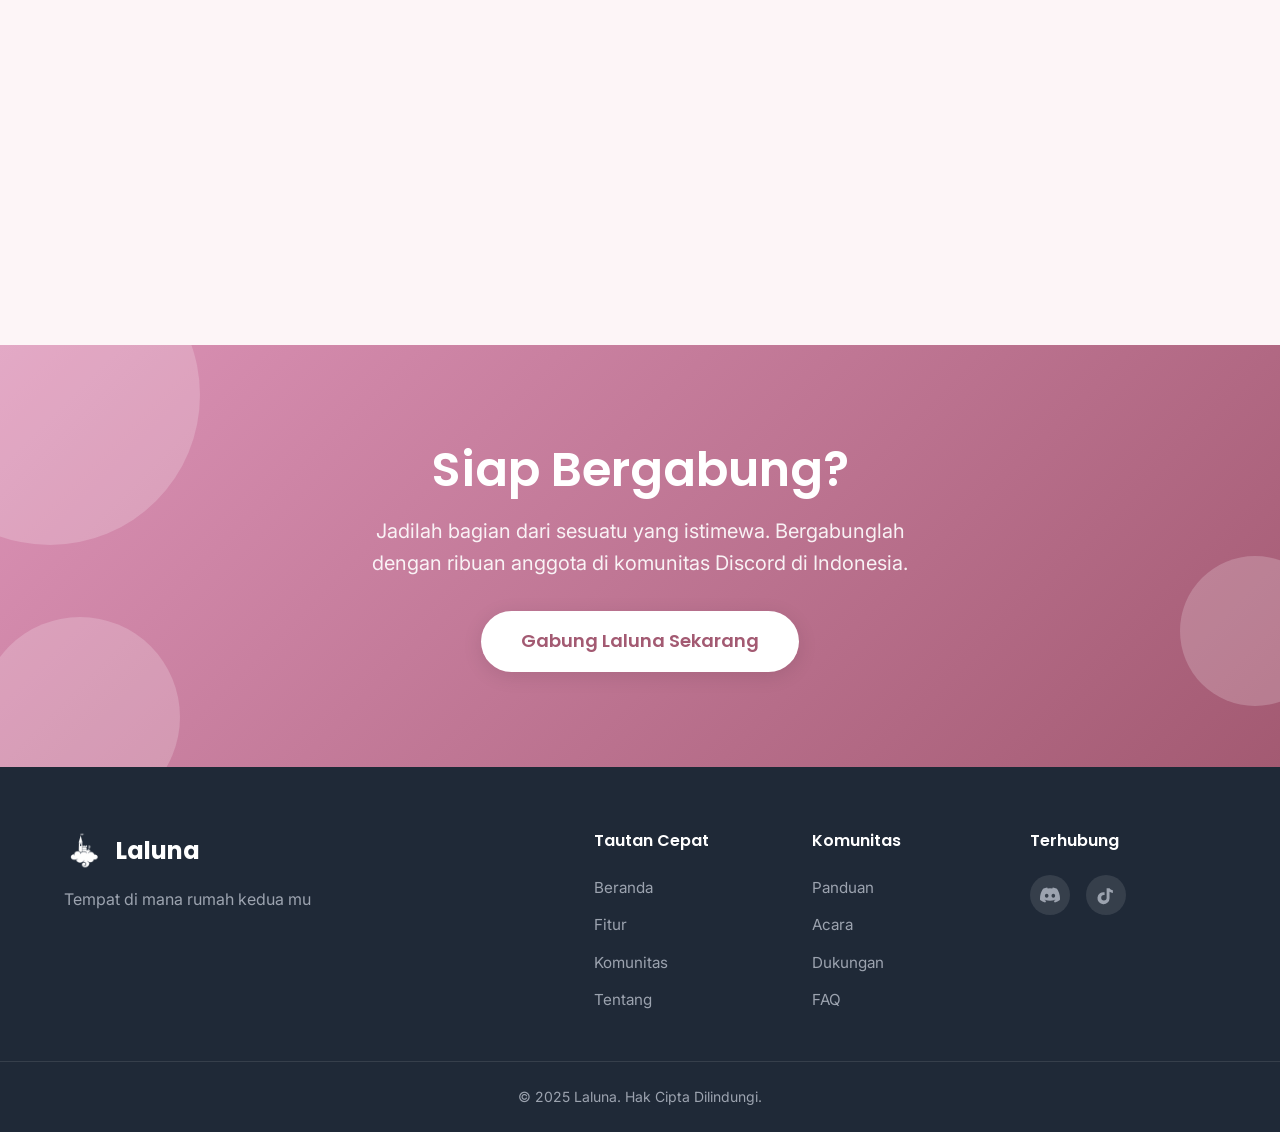
==== commit 8d71951b: "uji-coba" ====
--- a/index.html
+++ b/index.html
@@ -2,9 +2,9 @@
 <html lang="id">
 <head>
     <meta charset="UTF-8">
-    <link rel="icon" type="image/Logo.png" href="image/apex.png">
+    <link rel="icon" type="images/Logo.png" href="images/Logo.png">
     <meta name="viewport" content="width=device-width, initial-scale=1.0">
-    <title>Laluna Castle - Terhubung. Mengobrol. Menciptakan Kenangan.</title>
+    <title>Laluna Castle - Terhubung, Mengobrol. Menciptakan Kenangan.</title>
     <link rel="preconnect" href="https://fonts.googleapis.com">
     <link rel="preconnect" href="https://fonts.gstatic.com" crossorigin>
     <link href="https://fonts.googleapis.com/css2?family=Inter:wght@400;500;600&family=Poppins:wght@600;700&display=swap" rel="stylesheet">
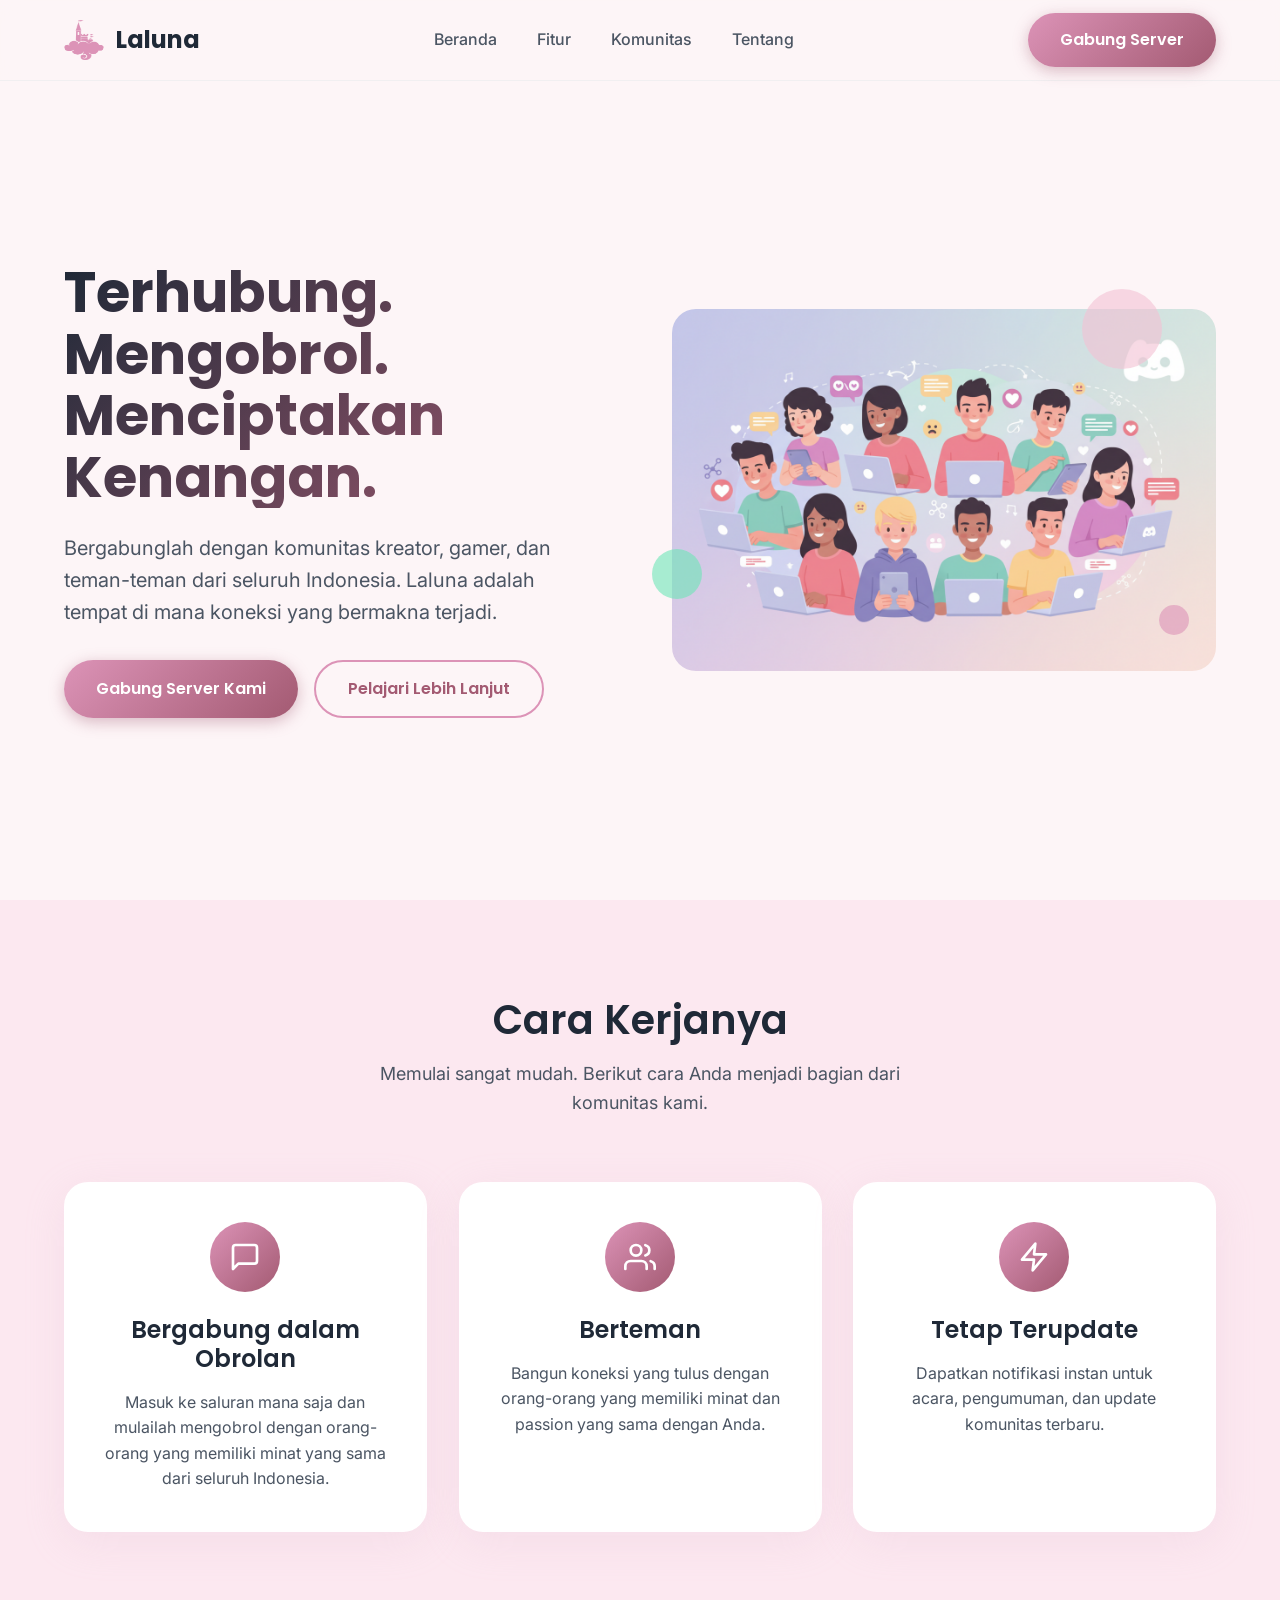
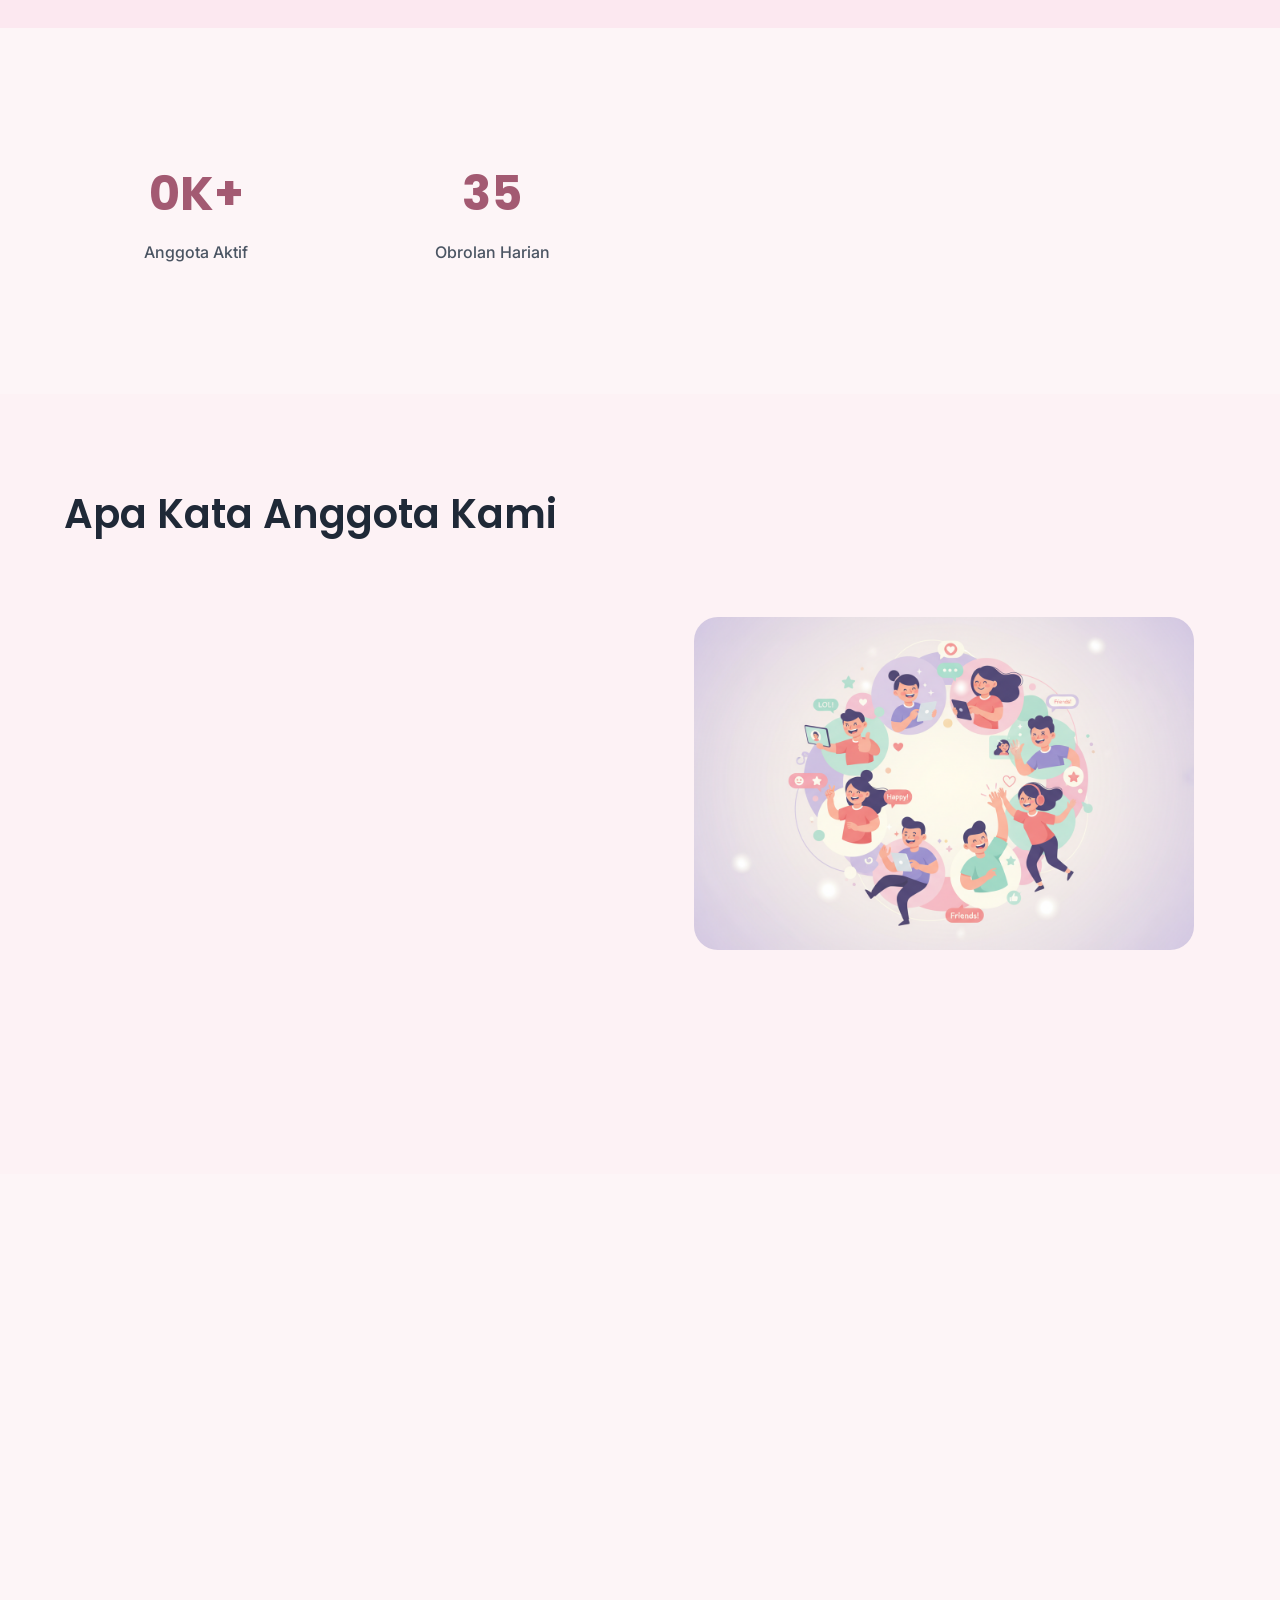
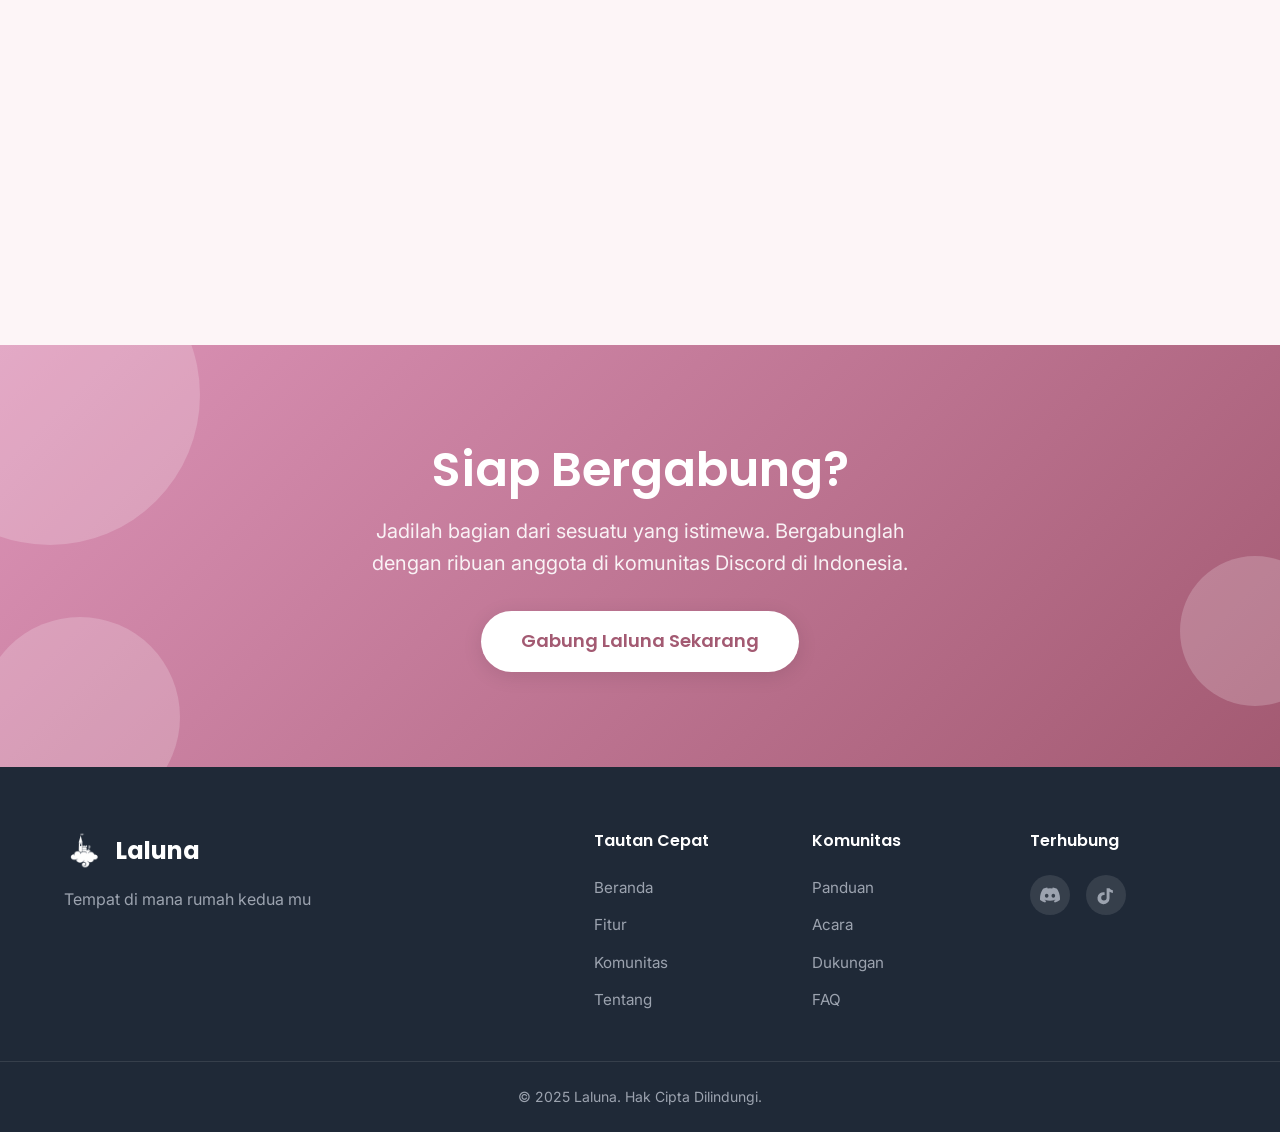
==== commit 075bdb10: "uji-coba" ====
--- a/index.html
+++ b/index.html
@@ -139,7 +139,7 @@
                         <div class="quote-icon">"</div>
                         <p class="testimonial-text">One of the best servers to kill time, and some of its members are friendly.</p>
                         <div class="testimonial-author">
-                            <div class="author-avatar">join</div>
+                            <div class="author-avatar">Jo</div>
                             <div class="author-info">
                                 <div class="author-name">Jejo</div>
                                 <div class="author-role">Anggota sejak 2025</div>
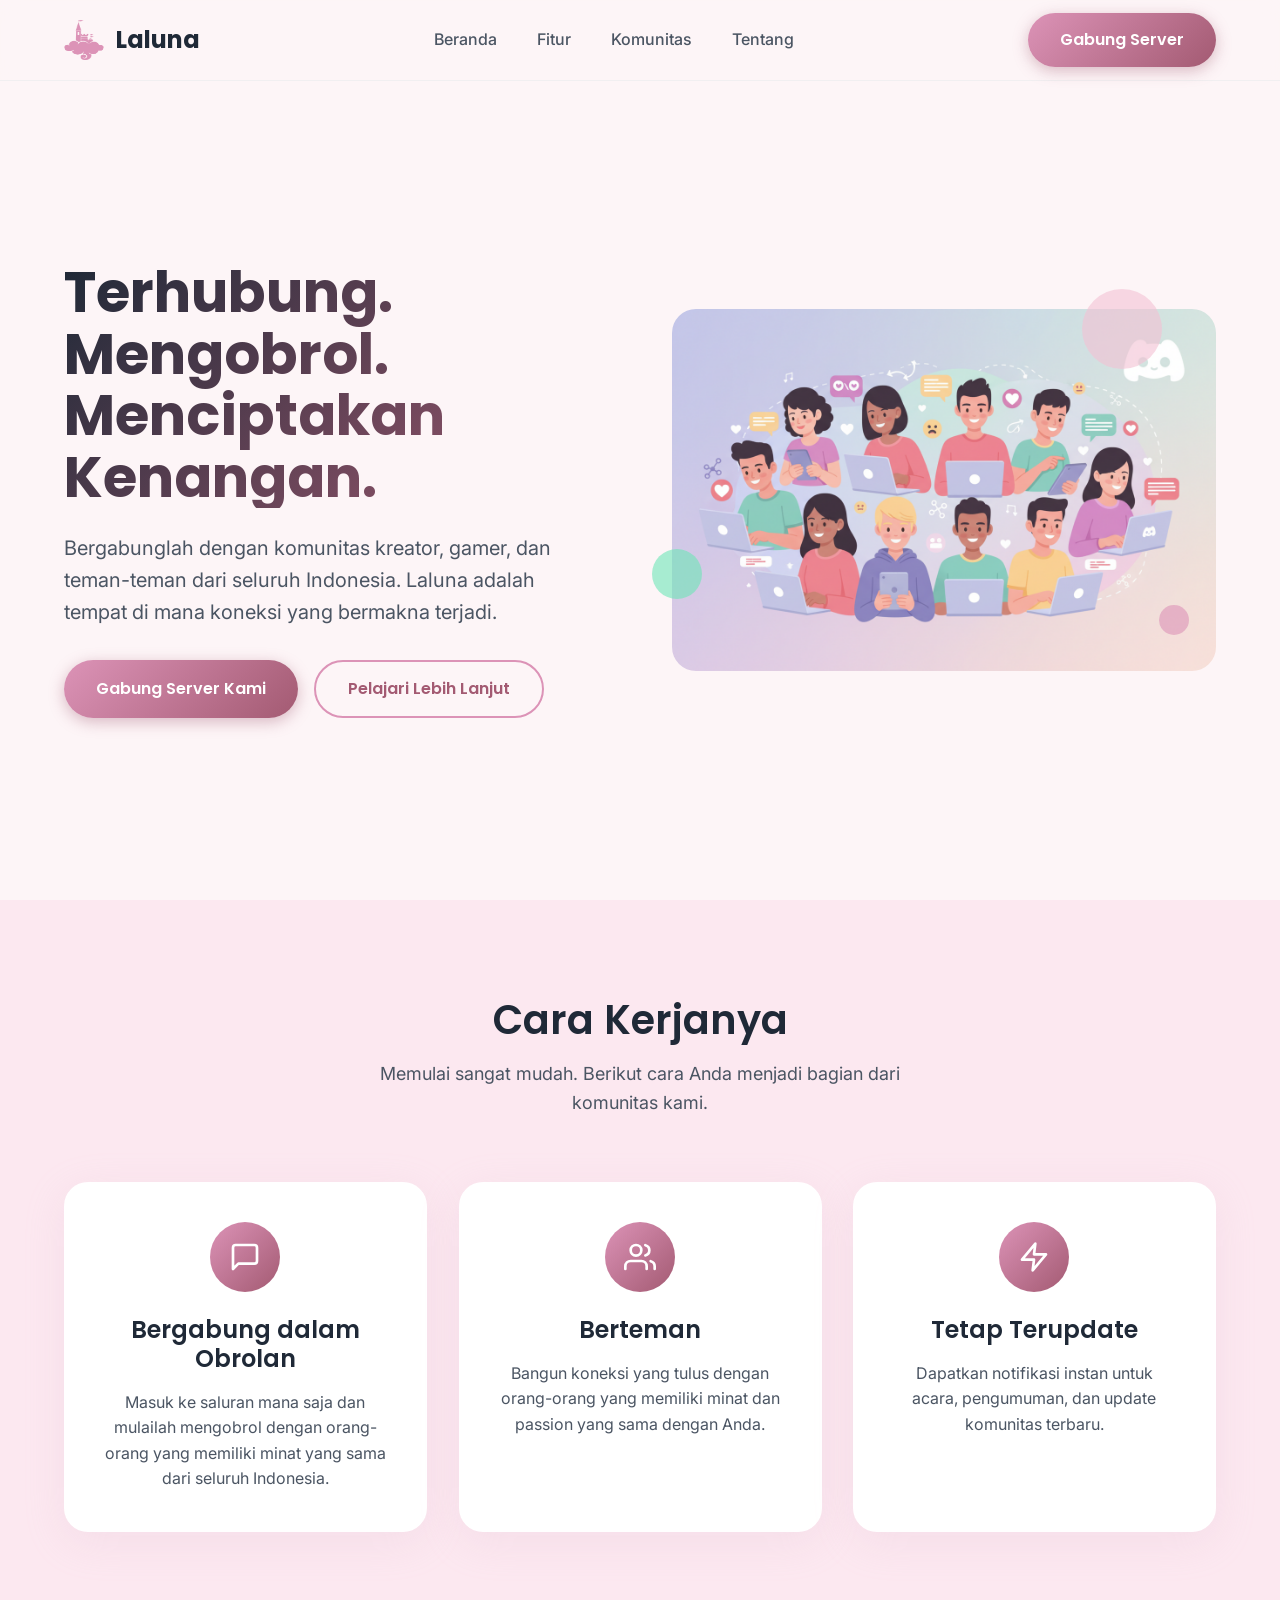
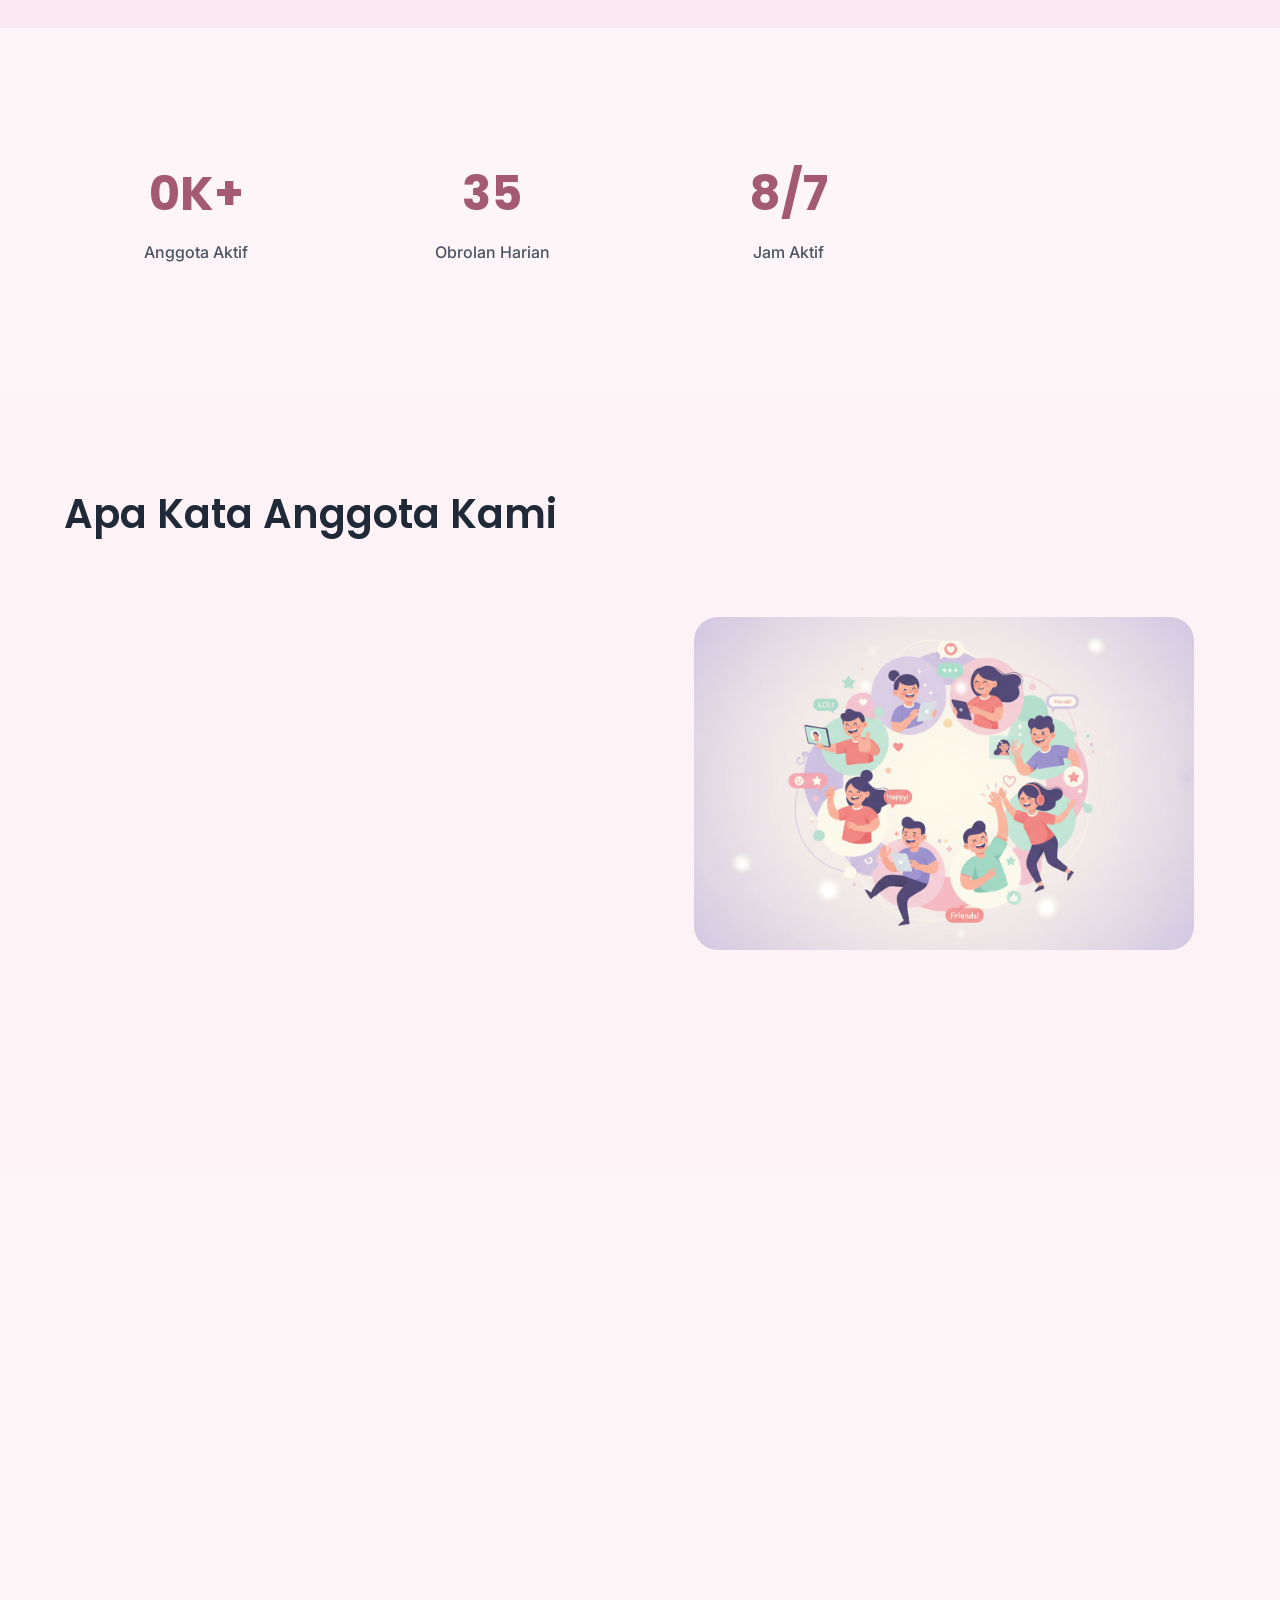
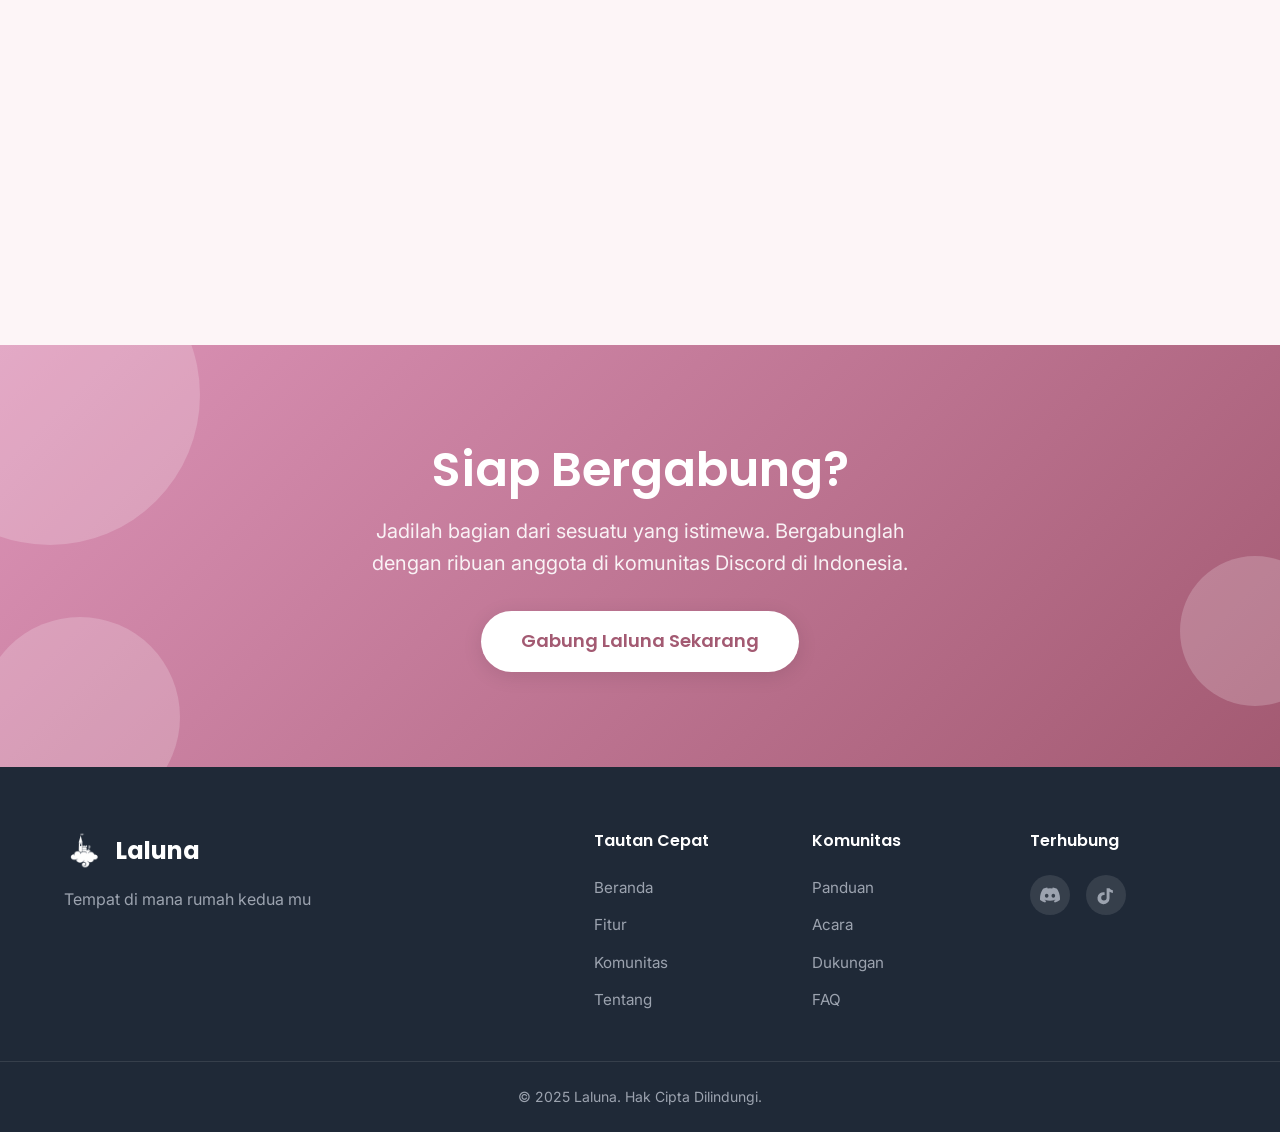
==== commit 0bb356d8: "uji-coba" ====
--- a/index.html
+++ b/index.html
@@ -139,7 +139,7 @@
                         <div class="quote-icon">"</div>
                         <p class="testimonial-text">One of the best servers to kill time, and some of its members are friendly.</p>
                         <div class="testimonial-author">
-                            <div class="author-avatar">Jo</div>
+                            <div class="author-avatar">Jejo</div>
                             <div class="author-info">
                                 <div class="author-name">Jejo</div>
                                 <div class="author-role">Anggota sejak 2025</div>
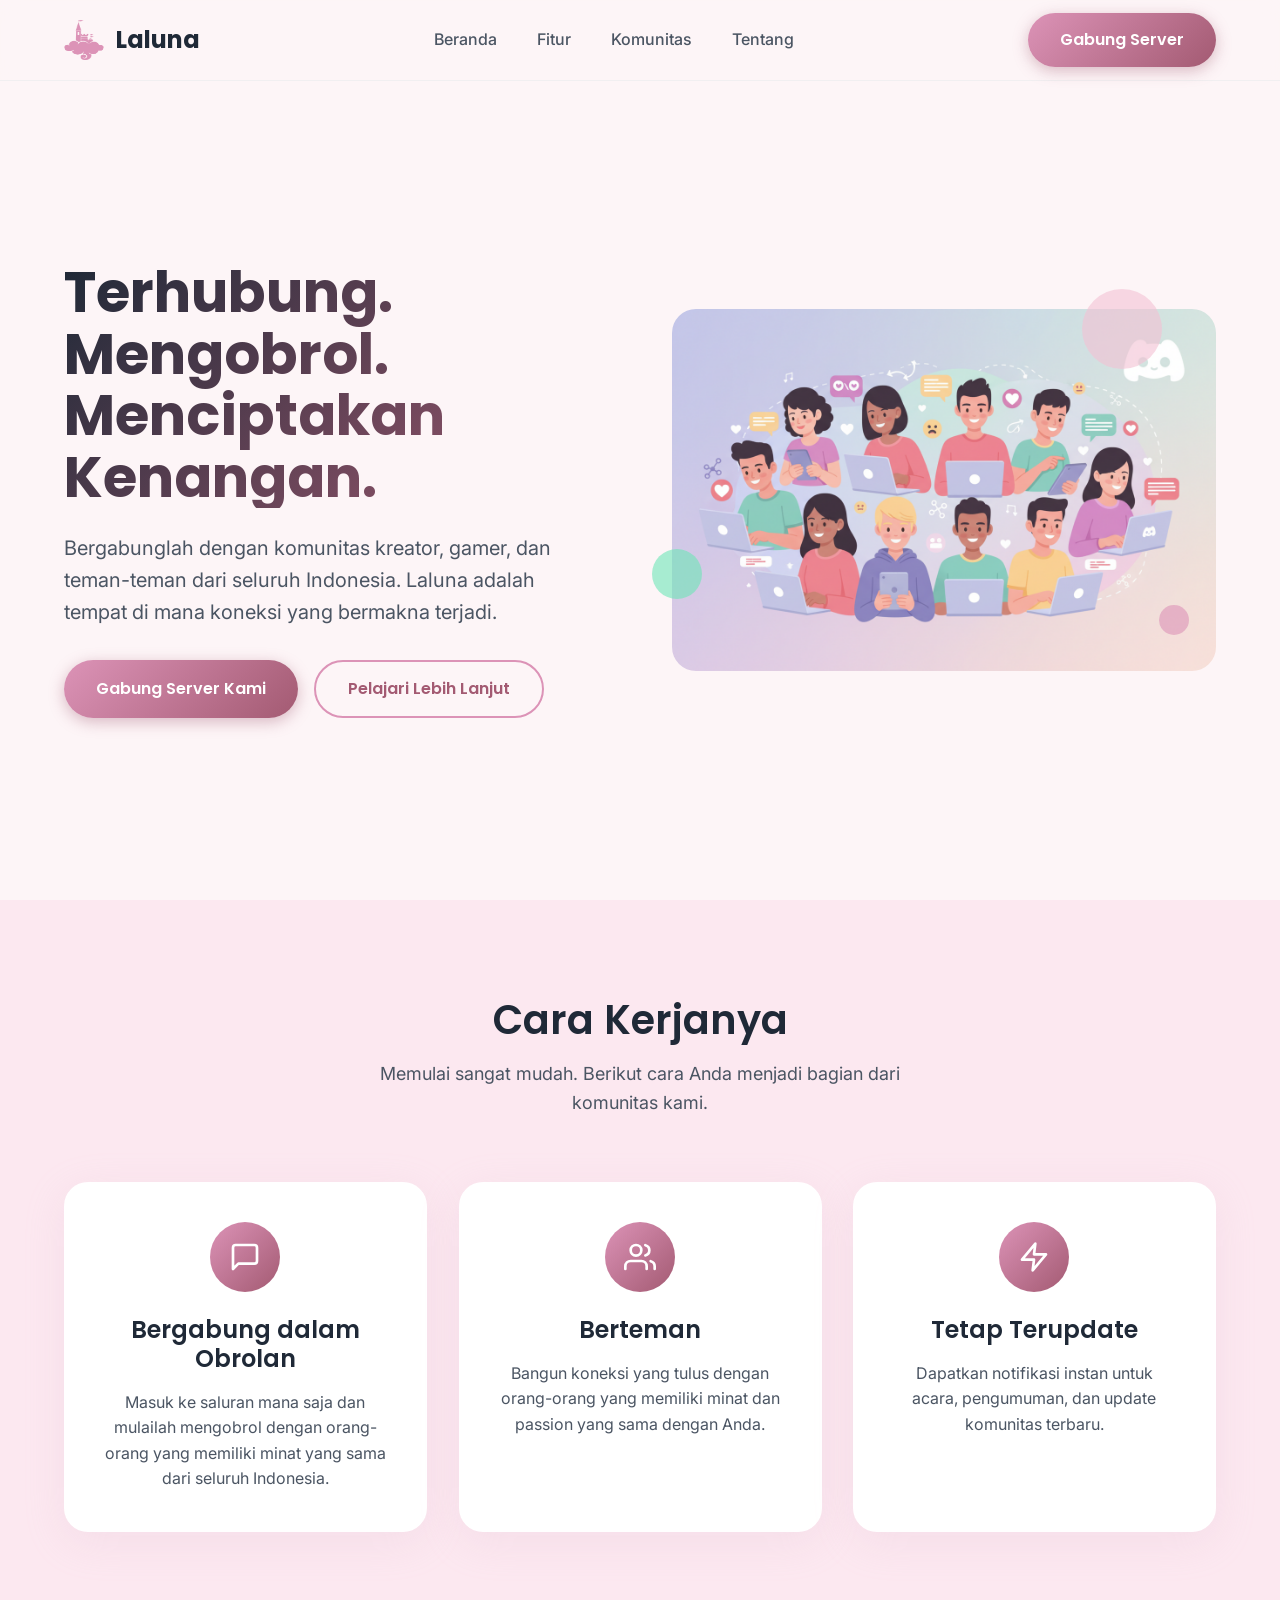
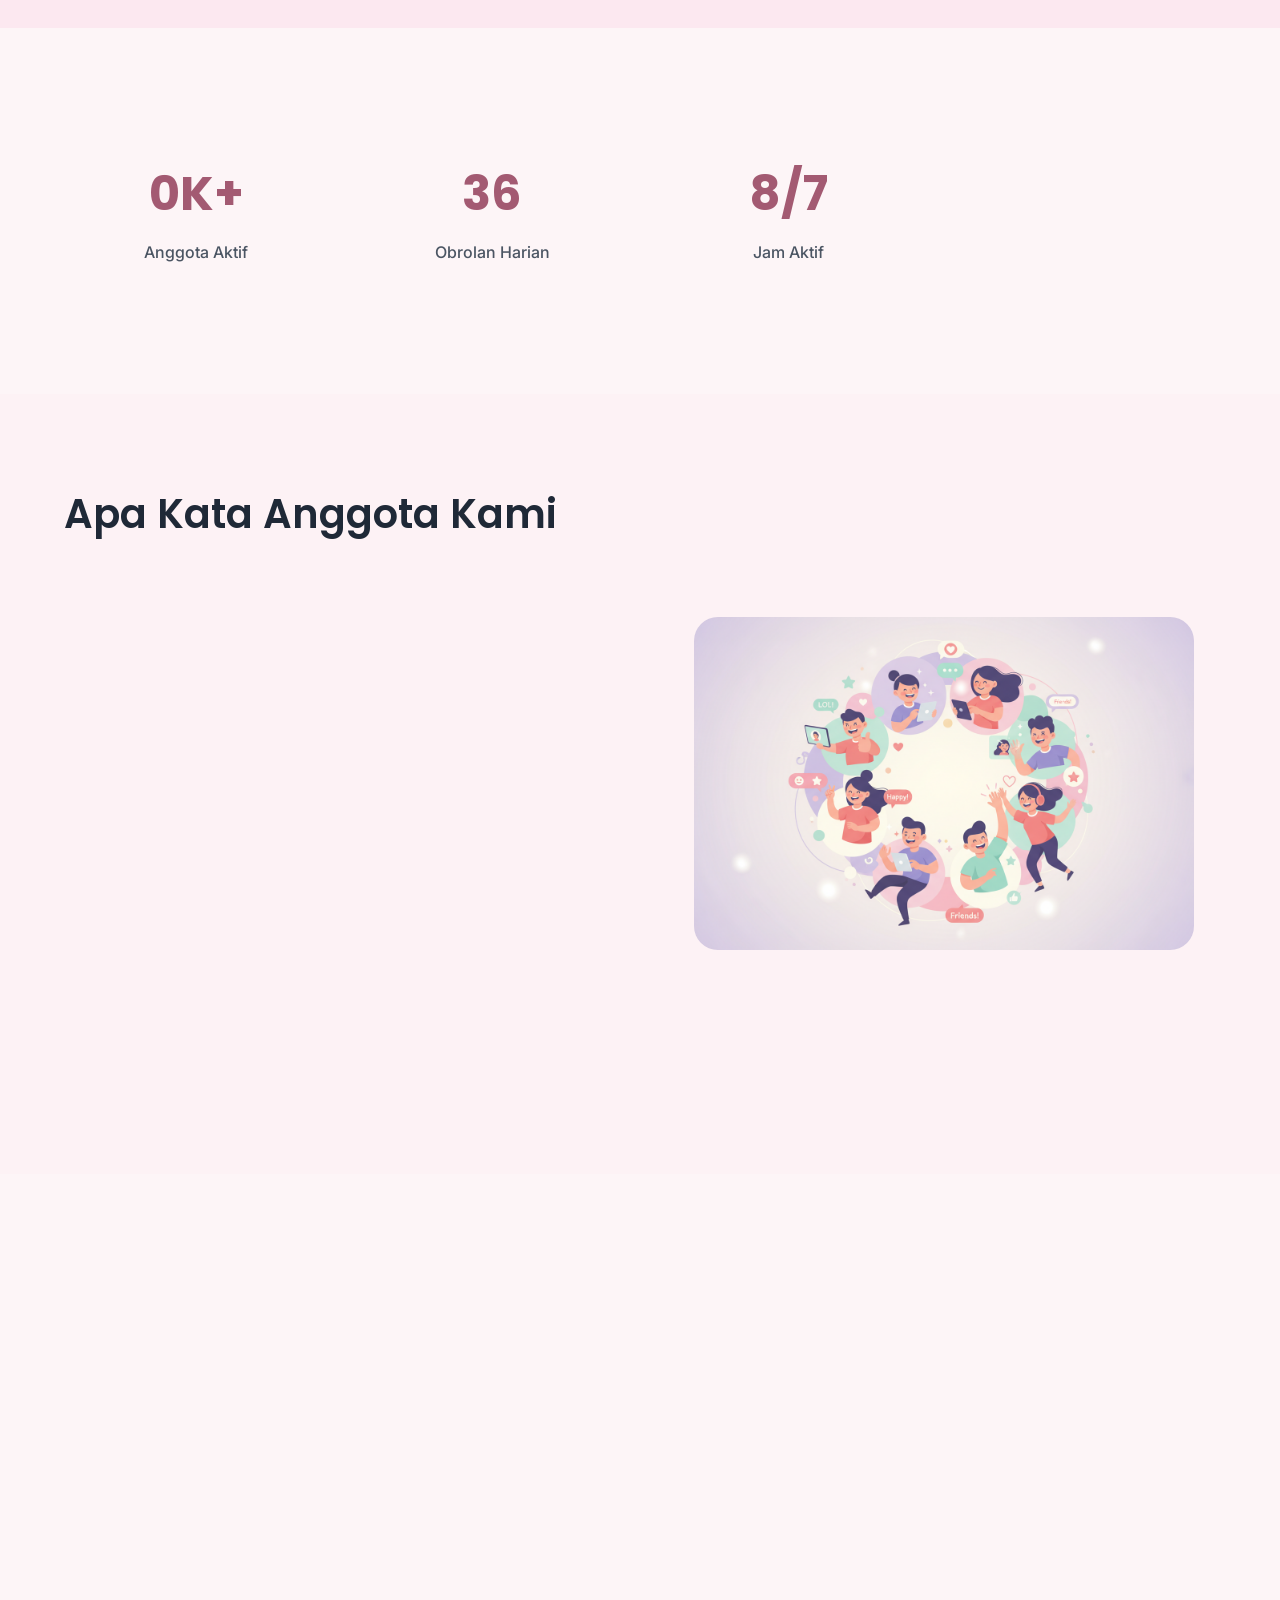
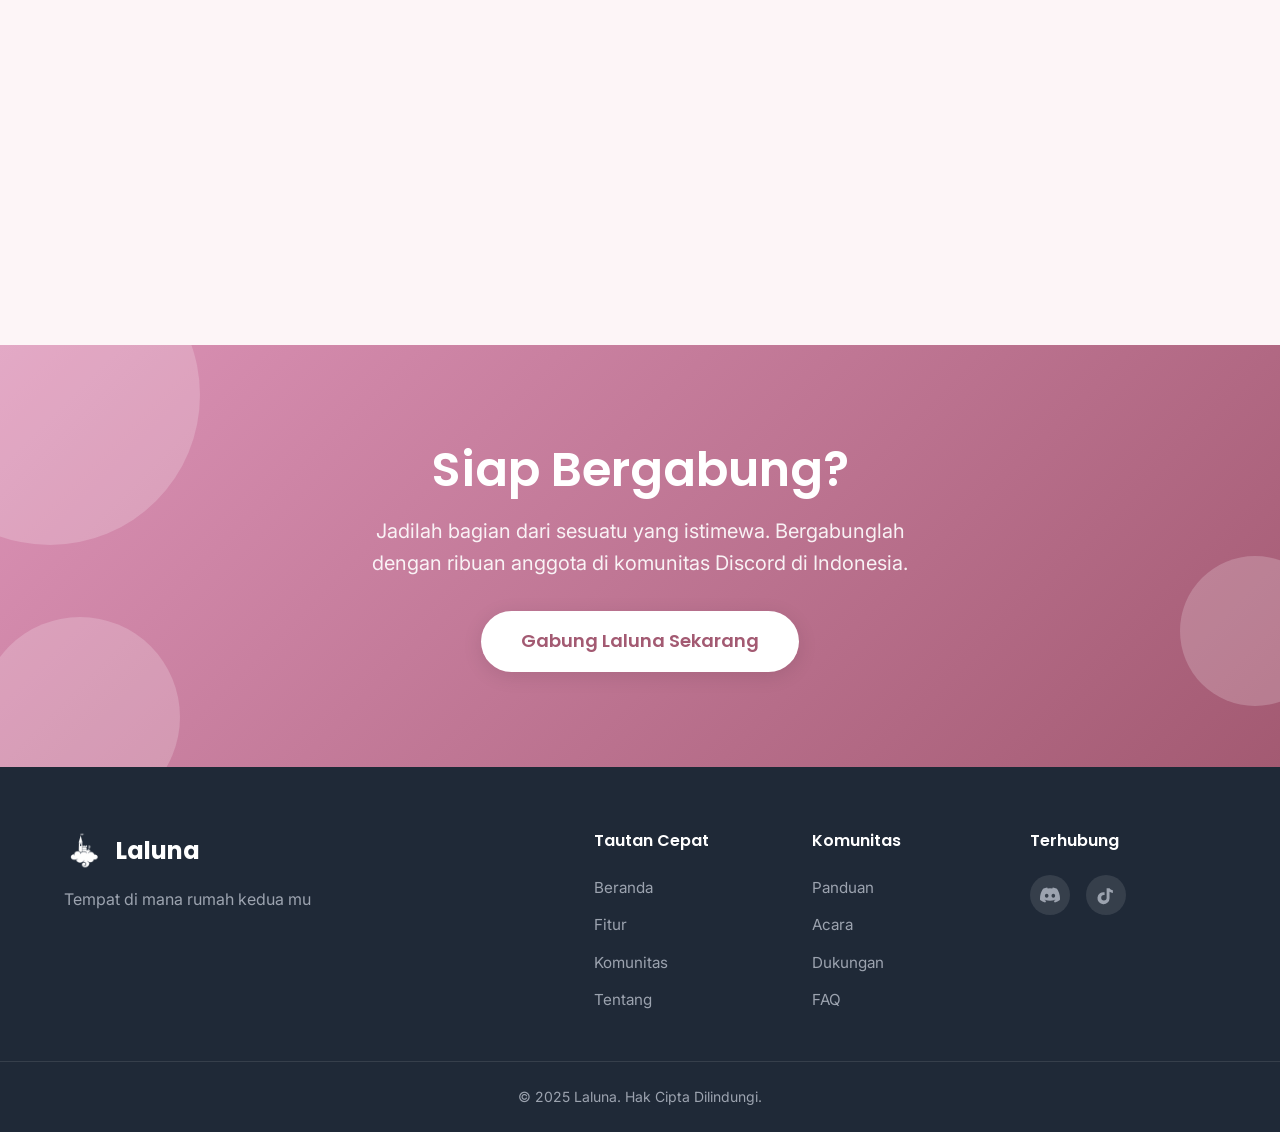
==== commit 7b7d04d2: "testing" ====
--- a/index.html
+++ b/index.html
@@ -130,7 +130,7 @@
                             <div class="author-avatar">AR</div>
                             <div class="author-info">
                                 <div class="author-name">Alya Rahma</div>
-                                <div class="author-role">Anggota sejak 2023</div>
+                                <div class="author-role">Anggota sejak 2025</div>
                             </div>
                         </div>
                     </div>
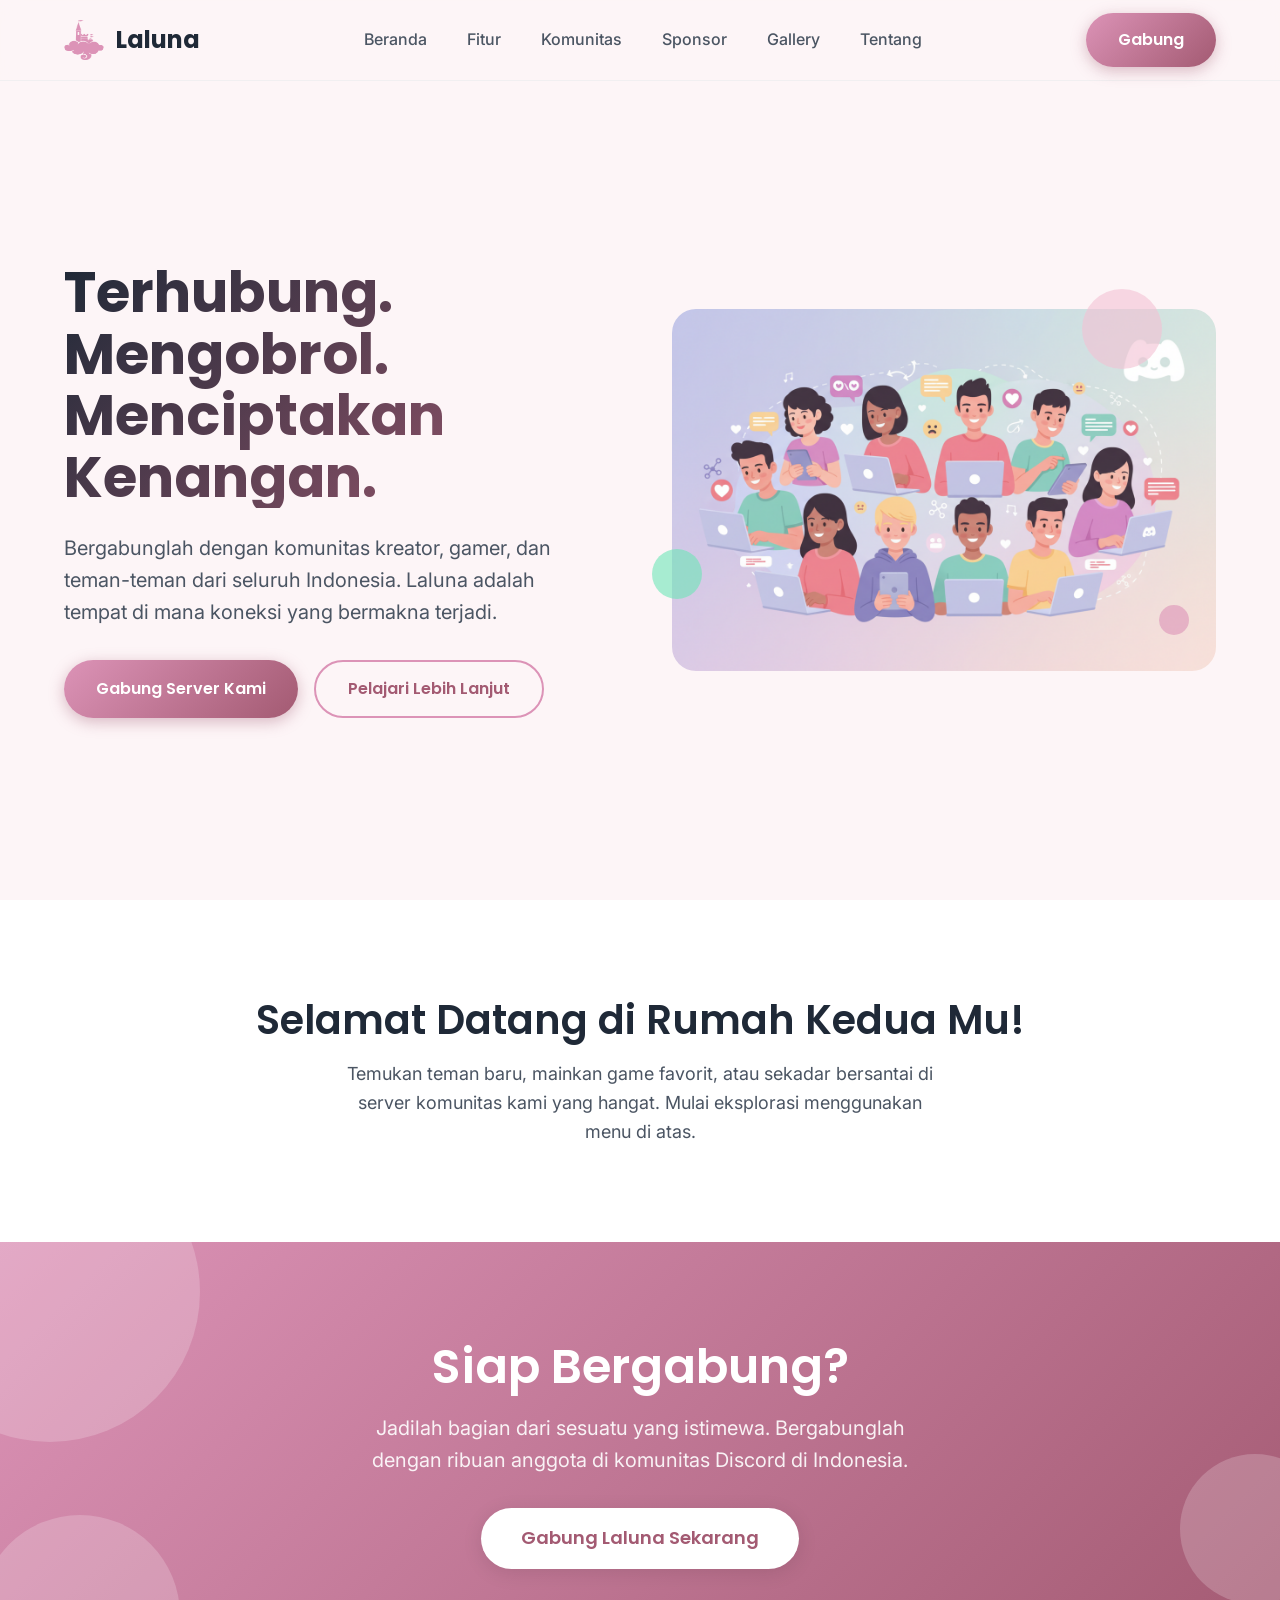
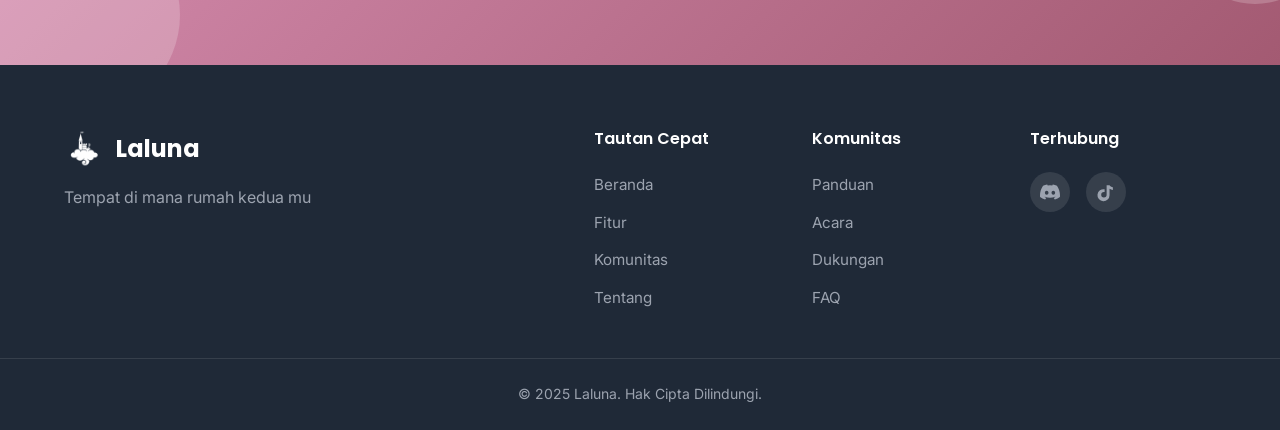
==== commit 4b463056: "edit" ====
--- a/index.html
+++ b/index.html
@@ -1,5 +1,6 @@
 <!DOCTYPE html>
 <html lang="id">
+
 <head>
     <meta charset="UTF-8">
     <link rel="icon" type="images/Logo.png" href="images/Logo.png">
@@ -7,27 +8,32 @@
     <title>Laluna Castle - Terhubung, Mengobrol. Menciptakan Kenangan.</title>
     <link rel="preconnect" href="https://fonts.googleapis.com">
     <link rel="preconnect" href="https://fonts.gstatic.com" crossorigin>
-    <link href="https://fonts.googleapis.com/css2?family=Inter:wght@400;500;600&family=Poppins:wght@600;700&display=swap" rel="stylesheet">
+    <link
+        href="https://fonts.googleapis.com/css2?family=Inter:wght@400;500;600&family=Poppins:wght@600;700&display=swap"
+        rel="stylesheet">
     <link rel="stylesheet" href="styles.css">
 </head>
+
 <body>
     <!-- Navigation -->
     <nav class="navbar" id="navbar">
         <div class="container nav-container">
-            <a href="#" class="logo">
+            <a href="index.html" class="logo">
                 <img src="images/Logo.png" class="logo-icon" alt="Logo">
                 <span class="logo-text">Laluna</span>
             </a>
-            
+
             <ul class="nav-links" id="navLinks">
-                <li><a href="#home" class="nav-link">Beranda</a></li>
-                <li><a href="#features" class="nav-link">Fitur</a></li>
-                <li><a href="#community" class="nav-link">Komunitas</a></li>
-                <li><a href="#about" class="nav-link">Tentang</a></li>
+                <li><a href="index.html" class="nav-link">Beranda</a></li>
+                <li><a href="fitur.html" class="nav-link">Fitur</a></li>
+                <li><a href="komunitas.html" class="nav-link">Komunitas</a></li>
+                <li><a href="sponsor.html" class="nav-link">Sponsor</a></li>
+                <li><a href="gallery.html" class="nav-link">Gallery</a></li>
+                <li><a href="tentang.html" class="nav-link">Tentang</a></li>
             </ul>
-            
-            <a href="#join" class="btn btn-primary nav-cta">Gabung Server</a>
-            
+
+            <a href="#join" class="btn btn-primary nav-cta">Gabung</a>
+
             <button class="hamburger" id="hamburger" aria-label="Toggle menu">
                 <span></span>
                 <span></span>
@@ -41,10 +47,11 @@
         <div class="container hero-container">
             <div class="hero-content">
                 <h1 class="hero-title">Terhubung. Mengobrol. Menciptakan Kenangan.</h1>
-                <p class="hero-subtitle">Bergabunglah dengan komunitas kreator, gamer, dan teman-teman dari seluruh Indonesia. Laluna adalah tempat di mana koneksi yang bermakna terjadi.</p>
+                <p class="hero-subtitle">Bergabunglah dengan komunitas kreator, gamer, dan teman-teman dari seluruh
+                    Indonesia. Laluna adalah tempat di mana koneksi yang bermakna terjadi.</p>
                 <div class="hero-buttons">
                     <a href="#join" class="btn btn-primary">Gabung Server Kami</a>
-                    <a href="#features" class="btn btn-secondary">Pelajari Lebih Lanjut</a>
+                    <a href="fitur.html" class="btn btn-secondary">Pelajari Lebih Lanjut</a>
                 </div>
             </div>
             <div class="hero-image">
@@ -56,138 +63,12 @@
         </div>
     </section>
 
-    <!-- Features Section -->
-    <section class="features" id="features">
+    <!-- Welcome Section (optional lightweight section just for beranda) -->
+    <section class="page-content" style="background: var(--white); text-align: center;">
         <div class="container">
-            <div class="section-header">
-                <h2 class="section-title">Cara Kerjanya</h2>
-                <p class="section-subtitle">Memulai sangat mudah. Berikut cara Anda menjadi bagian dari komunitas kami.</p>
-            </div>
-            
-            <div class="features-grid">
-                <div class="feature-card">
-                    <div class="feature-icon">
-                        <svg xmlns="http://www.w3.org/2000/svg" width="32" height="32" viewBox="0 0 24 24" fill="none" stroke="currentColor" stroke-width="2" stroke-linecap="round" stroke-linejoin="round"><path d="M21 15a2 2 0 0 1-2 2H7l-4 4V5a2 2 0 0 1 2-2h14a2 2 0 0 1 2 2z"/></svg>
-                    </div>
-                    <h3 class="feature-title">Bergabung dalam Obrolan</h3>
-                    <p class="feature-description">Masuk ke saluran mana saja dan mulailah mengobrol dengan orang-orang yang memiliki minat yang sama dari seluruh Indonesia.</p>
-                </div>
-                
-                <div class="feature-card">
-                    <div class="feature-icon">
-                        <svg xmlns="http://www.w3.org/2000/svg" width="32" height="32" viewBox="0 0 24 24" fill="none" stroke="currentColor" stroke-width="2" stroke-linecap="round" stroke-linejoin="round"><path d="M17 21v-2a4 4 0 0 0-4-4H5a4 4 0 0 0-4 4v2"/><circle cx="9" cy="7" r="4"/><path d="M23 21v-2a4 4 0 0 0-3-3.87"/><path d="M16 3.13a4 4 0 0 1 0 7.75"/></svg>
-                    </div>
-                    <h3 class="feature-title">Berteman</h3>
-                    <p class="feature-description">Bangun koneksi yang tulus dengan orang-orang yang memiliki minat dan passion yang sama dengan Anda.</p>
-                </div>
-                
-                <div class="feature-card">
-                    <div class="feature-icon">
-                        <svg xmlns="http://www.w3.org/2000/svg" width="32" height="32" viewBox="0 0 24 24" fill="none" stroke="currentColor" stroke-width="2" stroke-linecap="round" stroke-linejoin="round"><polygon points="13 2 3 14 12 14 11 22 21 10 12 10 13 2"/></svg>
-                    </div>
-                    <h3 class="feature-title">Tetap Terupdate</h3>
-                    <p class="feature-description">Dapatkan notifikasi instan untuk acara, pengumuman, dan update komunitas terbaru.</p>
-                </div>
-            </div>
-        </div>
-    </section>
-
-    <!-- Stats Section -->
-    <section class="stats" id="community">
-        <div class="container">
-            <div class="stats-grid">
-                <div class="stat-item">
-                    <div class="stat-number" data-target="1000">0</div>
-                    <div class="stat-label">Anggota Aktif</div>
-                </div>
-                <div class="stat-item">
-                    <div class="stat-number" data-target="100">0</div>
-                    <div class="stat-label">Obrolan Harian</div>
-                </div>
-                <div class="stat-item">
-                    <div class="stat-number" data-target="24">0</div>
-                    <div class="stat-label">Jam Aktif</div>
-                </div>
-                <div class="stat-item">
-                    <div class="stat-number" data-target="38">0</div>
-                    <div class="stat-label">Provinsi</div>
-                </div>
-            </div>
-        </div>
-    </section>
-
-    <!-- Testimonials Section -->
-    <section class="testimonials" id="about">
-        <div class="container testimonials-container">
-            <div class="testimonials-content">
-                <h2 class="section-title">Apa Kata Anggota Kami</h2>
-                
-                <div class="testimonial-cards">
-                    <div class="testimonial-card">
-                        <div class="quote-icon">"</div>
-                        <p class="testimonial-text">Laluna mengubah cara saya berinteraksi dengan orang lain. Saya telah berteman dengan banyak orang dari berbagai daerah di Indonesia yang memiliki passion yang sama dalam gaming.</p>
-                        <div class="testimonial-author">
-                            <div class="author-avatar">AR</div>
-                            <div class="author-info">
-                                <div class="author-name">Alya Rahma</div>
-                                <div class="author-role">Anggota sejak 2025</div>
-                            </div>
-                        </div>
-                    </div>
-                    
-                    <div class="testimonial-card">
-                        <div class="quote-icon">"</div>
-                        <p class="testimonial-text">One of the best servers to kill time, and some of its members are friendly.</p>
-                        <div class="testimonial-author">
-                            <div class="author-avatar">Jejo</div>
-                            <div class="author-info">
-                                <div class="author-name">Jejo</div>
-                                <div class="author-role">Anggota sejak 2025</div>
-                            </div>
-                        </div>
-                    </div>
-                </div>
-            </div>
-            
-            <div class="testimonials-image">
-                <img src="images/testimonials-illustration.png" alt="Anggota komunitas yang bahagia" class="testimonials-img">
-            </div>
-        </div>
-    </section>
-
-    <!-- Who's It For Section -->
-    <section class="whos-it-for">
-        <div class="container">
-            <div class="section-header">
-                <h2 class="section-title">Untuk Siapa Ini?</h2>
-                <p class="section-subtitle">Semua orang dipersilakan bergabung di komunitas kami. Berikut siapa saja yang akan Anda temui di sini.</p>
-            </div>
-            
-            <div class="audience-grid">
-                <div class="audience-card">
-                    <div class="audience-image">
-                        <img src="images/gamers.png" alt="Gamer" class="audience-img">
-                    </div>
-                    <h3 class="audience-title">Gamer</h3>
-                    <p class="audience-description">Temukan tim dan bermain bersama</p>
-                </div>
-                
-                <div class="audience-card">
-                    <div class="audience-image">
-                        <img src="images/creators.png" alt="Kreator" class="audience-img">
-                    </div>
-                    <h3 class="audience-title">Kreator</h3>
-                    <p class="audience-description">Bagikan karya Anda dan dapatkan inspirasi</p>
-                </div>
-                
-                <div class="audience-card">
-                    <div class="audience-image">
-                        <img src="images/everyone.png" alt="Semua Orang" class="audience-img">
-                    </div>
-                    <h3 class="audience-title">Semua Orang</h3>
-                    <p class="audience-description">Semua dipersilakan bergabung dan bersenang-senang</p>
-                </div>
-            </div>
+            <h2 class="section-title">Selamat Datang di Rumah Kedua Mu!</h2>
+            <p class="section-subtitle">Temukan teman baru, mainkan game favorit, atau sekadar bersantai di server
+                komunitas kami yang hangat. Mulai eksplorasi menggunakan menu di atas.</p>
         </div>
     </section>
 
@@ -195,7 +76,8 @@
     <section class="cta" id="join">
         <div class="container cta-container">
             <h2 class="cta-title">Siap Bergabung?</h2>
-            <p class="cta-subtitle">Jadilah bagian dari sesuatu yang istimewa. Bergabunglah dengan ribuan anggota di komunitas Discord di Indonesia.</p>
+            <p class="cta-subtitle">Jadilah bagian dari sesuatu yang istimewa. Bergabunglah dengan ribuan anggota di
+                komunitas Discord di Indonesia.</p>
             <a href="https://discord.gg/6CaZuSC7ub" class="btn btn-cta">Gabung Laluna Sekarang</a>
         </div>
         <div class="cta-shapes">
@@ -209,24 +91,24 @@
     <footer class="footer">
         <div class="container footer-container">
             <div class="footer-brand">
-                <a href="#" class="footer-logo">
+                <a href="index.html" class="footer-logo">
                     <img src="images/White.png" class="logo-icon" alt="Logo">
                     <span class="logo-text">Laluna</span>
                 </a>
                 <p class="footer-tagline">Tempat di mana rumah kedua mu</p>
             </div>
-            
+
             <div class="footer-links">
                 <div class="footer-column">
                     <h4 class="footer-column-title">Tautan Cepat</h4>
                     <ul>
-                        <li><a href="#home">Beranda</a></li>
-                        <li><a href="#features">Fitur</a></li>
-                        <li><a href="#community">Komunitas</a></li>
-                        <li><a href="#about">Tentang</a></li>
+                        <li><a href="index.html">Beranda</a></li>
+                        <li><a href="fitur.html">Fitur</a></li>
+                        <li><a href="komunitas.html">Komunitas</a></li>
+                        <li><a href="tentang.html">Tentang</a></li>
                     </ul>
                 </div>
-                
+
                 <div class="footer-column">
                     <h4 class="footer-column-title">Komunitas</h4>
                     <ul>
@@ -236,23 +118,29 @@
                         <li><a href="#">FAQ</a></li>
                     </ul>
                 </div>
-                
+
                 <div class="footer-column">
                     <h4 class="footer-column-title">Terhubung</h4>
                     <div class="social-links">
                         <a href="https://discord.gg/6CaZuSC7ub" class="social-link" aria-label="Discord">
-                            <svg xmlns="http://www.w3.org/2000/svg" width="20" height="20" viewBox="0 0 24 24" fill="currentColor"><path d="M20.317 4.37a19.791 19.791 0 0 0-4.885-1.515.074.074 0 0 0-.079.037c-.21.375-.444.864-.608 1.25a18.27 18.27 0 0 0-5.487 0 12.64 12.64 0 0 0-.617-1.25.077.077 0 0 0-.079-.037A19.736 19.736 0 0 0 3.677 4.37a.07.07 0 0 0-.032.027C.533 9.046-.32 13.58.099 18.057a.082.082 0 0 0 .031.057 19.9 19.9 0 0 0 5.993 3.03.078.078 0 0 0 .084-.028 14.09 14.09 0 0 0 1.226-1.994.076.076 0 0 0-.041-.106 13.107 13.107 0 0 1-1.872-.892.077.077 0 0 1-.008-.128 10.2 10.2 0 0 0 .372-.292.074.074 0 0 1 .077-.01c3.928 1.793 8.18 1.793 12.062 0a.074.074 0 0 1 .078.01c.12.098.246.198.373.292a.077.077 0 0 1-.006.127 12.299 12.299 0 0 1-1.873.892.077.077 0 0 0-.041.107c.36.698.772 1.362 1.225 1.993a.076.076 0 0 0 .084.028 19.839 19.839 0 0 0 6.002-3.03.077.077 0 0 0 .032-.054c.5-5.177-.838-9.674-3.549-13.66a.061.061 0 0 0-.031-.03zM8.02 15.33c-1.183 0-2.157-1.085-2.157-2.419 0-1.333.956-2.419 2.157-2.419 1.21 0 2.176 1.096 2.157 2.42 0 1.333-.956 2.418-2.157 2.418zm7.975 0c-1.183 0-2.157-1.085-2.157-2.419 0-1.333.955-2.419 2.157-2.419 1.21 0 2.176 1.096 2.157 2.42 0 1.333-.946 2.418-2.157 2.418z"/></svg>
+                            <svg xmlns="http://www.w3.org/2000/svg" width="20" height="20" viewBox="0 0 24 24"
+                                fill="currentColor">
+                                <path
+                                    d="M20.317 4.37a19.791 19.791 0 0 0-4.885-1.515.074.074 0 0 0-.079.037c-.21.375-.444.864-.608 1.25a18.27 18.27 0 0 0-5.487 0 12.64 12.64 0 0 0-.617-1.25.077.077 0 0 0-.079-.037A19.736 19.736 0 0 0 3.677 4.37a.07.07 0 0 0-.032.027C.533 9.046-.32 13.58.099 18.057a.082.082 0 0 0 .031.057 19.9 19.9 0 0 0 5.993 3.03.078.078 0 0 0 .084-.028 14.09 14.09 0 0 0 1.226-1.994.076.076 0 0 0-.041-.106 13.107 13.107 0 0 1-1.872-.892.077.077 0 0 1-.008-.128 10.2 10.2 0 0 0 .372-.292.074.074 0 0 1 .077-.01c3.928 1.793 8.18 1.793 12.062 0a.074.074 0 0 1 .078.01c.12.098.246.198.373.292a.077.077 0 0 1-.006.127 12.299 12.299 0 0 1-1.873.892.077.077 0 0 0-.041.107c.36.698.772 1.362 1.225 1.993a.076.076 0 0 0 .084.028 19.839 19.839 0 0 0 6.002-3.03.077.077 0 0 0 .032-.054c.5-5.177-.838-9.674-3.549-13.66a.061.061 0 0 0-.031-.03zM8.02 15.33c-1.183 0-2.157-1.085-2.157-2.419 0-1.333.956-2.419 2.157-2.419 1.21 0 2.176 1.096 2.157 2.42 0 1.333-.956 2.418-2.157 2.418zm7.975 0c-1.183 0-2.157-1.085-2.157-2.419 0-1.333.955-2.419 2.157-2.419 1.21 0 2.176 1.096 2.157 2.42 0 1.333-.946 2.418-2.157 2.418z" />
+                            </svg>
                         </a>
                         <a href="https://www.tiktok.com/@lalunaxcastle" class="social-link" aria-label="Tiktok">
-                            <svg xmlns="http://www.w3.org/2000/svg" width="20" height="20" fill="currentColor" viewBox="0 0 24 24">
-                                <path d="M12.75 2v13.25a3.25 3.25 0 1 1-3.25-3.25c.29 0 .57.04.83.11V8.69a7.25 7.25 0 1 0 5.92 7.11V8.24c1.15.82 2.53 1.3 4 1.31V6.29c-1.71-.05-3.23-.93-4-2.29H12.75z"/>
+                            <svg xmlns="http://www.w3.org/2000/svg" width="20" height="20" fill="currentColor"
+                                viewBox="0 0 24 24">
+                                <path
+                                    d="M12.75 2v13.25a3.25 3.25 0 1 1-3.25-3.25c.29 0 .57.04.83.11V8.69a7.25 7.25 0 1 0 5.92 7.11V8.24c1.15.82 2.53 1.3 4 1.31V6.29c-1.71-.05-3.23-.93-4-2.29H12.75z" />
                             </svg>
                         </a>
                     </div>
                 </div>
             </div>
         </div>
-        
+
         <div class="footer-bottom">
             <div class="container">
                 <p class="copyright">&copy; 2025 Laluna. Hak Cipta Dilindungi.</p>
@@ -262,4 +150,5 @@
 
     <script src="script.js"></script>
 </body>
-</html>
+
+</html>
--- a/styles.css
+++ b/styles.css
@@ -429,11 +429,17 @@
 .feature-card {
     background: var(--white);
     padding: 2.5rem;
-    border-radius: var(--radius-lg);
+    border-radius: 2rem; /* make softer */
     text-align: center;
     box-shadow: 0 10px 40px var(--shadow-color);
     transition: var(--transition-normal);
     will-change: transform;
+}
+
+@media (min-width: 769px) {
+    .feature-card:nth-child(2) {
+        transform: translateY(30px);
+    }
 }
 
 .feature-card:hover {
@@ -535,8 +541,8 @@
 
 .testimonial-card {
     background: var(--white);
-    padding: 2rem;
-    border-radius: var(--radius-lg);
+    padding: 2.5rem;
+    border-radius: 2rem;
     box-shadow: 0 10px 40px rgba(244, 194, 212, 0.2);
     position: relative;
     transition: var(--transition-normal);
@@ -624,12 +630,18 @@
 
 .audience-card {
     background: var(--white);
-    border-radius: var(--radius-lg);
+    border-radius: 2rem;
     overflow: hidden;
     box-shadow: 0 10px 40px var(--shadow-color);
     transition: var(--transition-normal);
     text-align: center;
     padding-bottom: 2rem;
+}
+
+@media (min-width: 769px) {
+    .audience-card:nth-child(2) {
+        transform: translateY(20px);
+    }
 }
 
 .audience-card:hover {
@@ -842,6 +854,24 @@
 .reveal.active {
     opacity: 1;
     transform: translateY(0);
+}
+
+/* ===== Page Header for new pages ===== */
+.page-header {
+    padding-top: calc(100px + var(--section-padding));
+    padding-bottom: var(--section-padding);
+    background: linear-gradient(135deg, var(--bg-cream) 0%, var(--bg-pink-light) 100%);
+    text-align: center;
+    position: relative;
+    overflow: hidden;
+}
+
+.page-header .floating-shape {
+    opacity: 0.4;
+}
+
+.page-content {
+    padding: var(--section-padding) 0;
 }
 
 /* ===== Responsive Design ===== */
